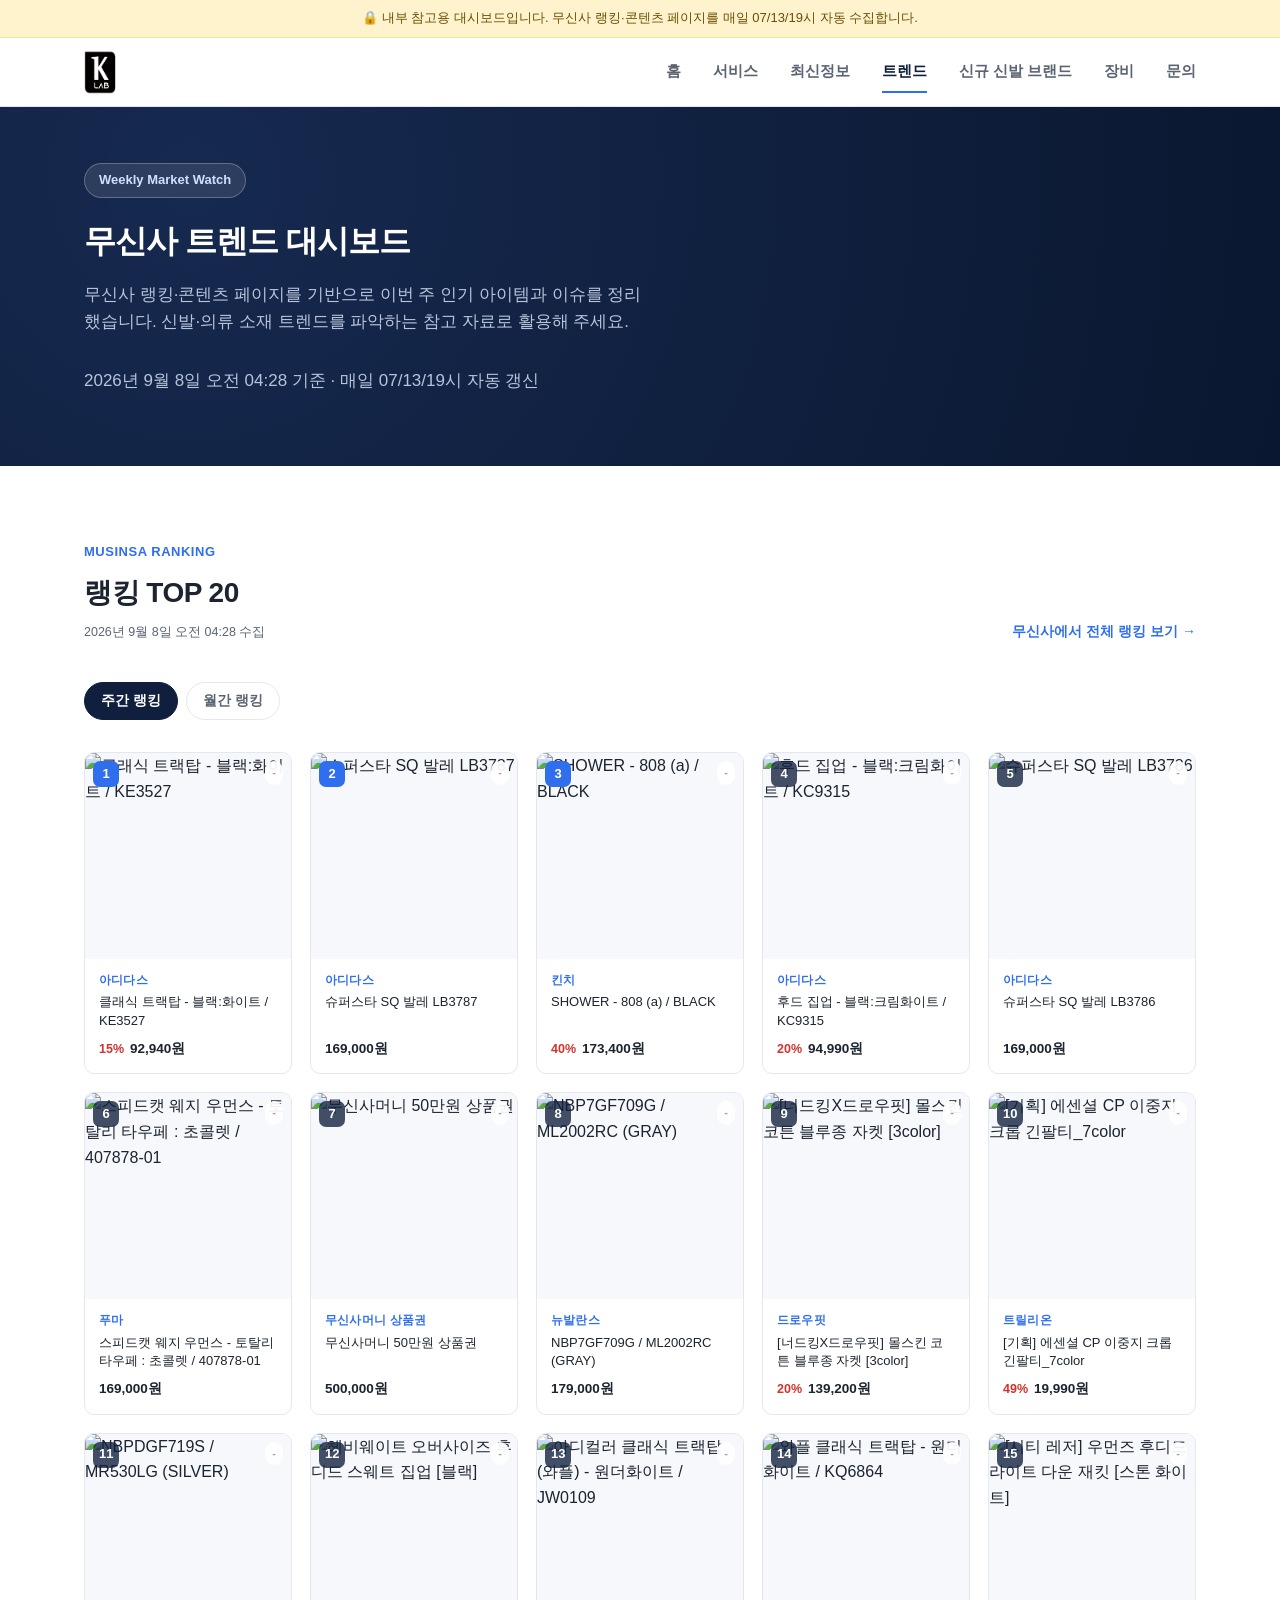
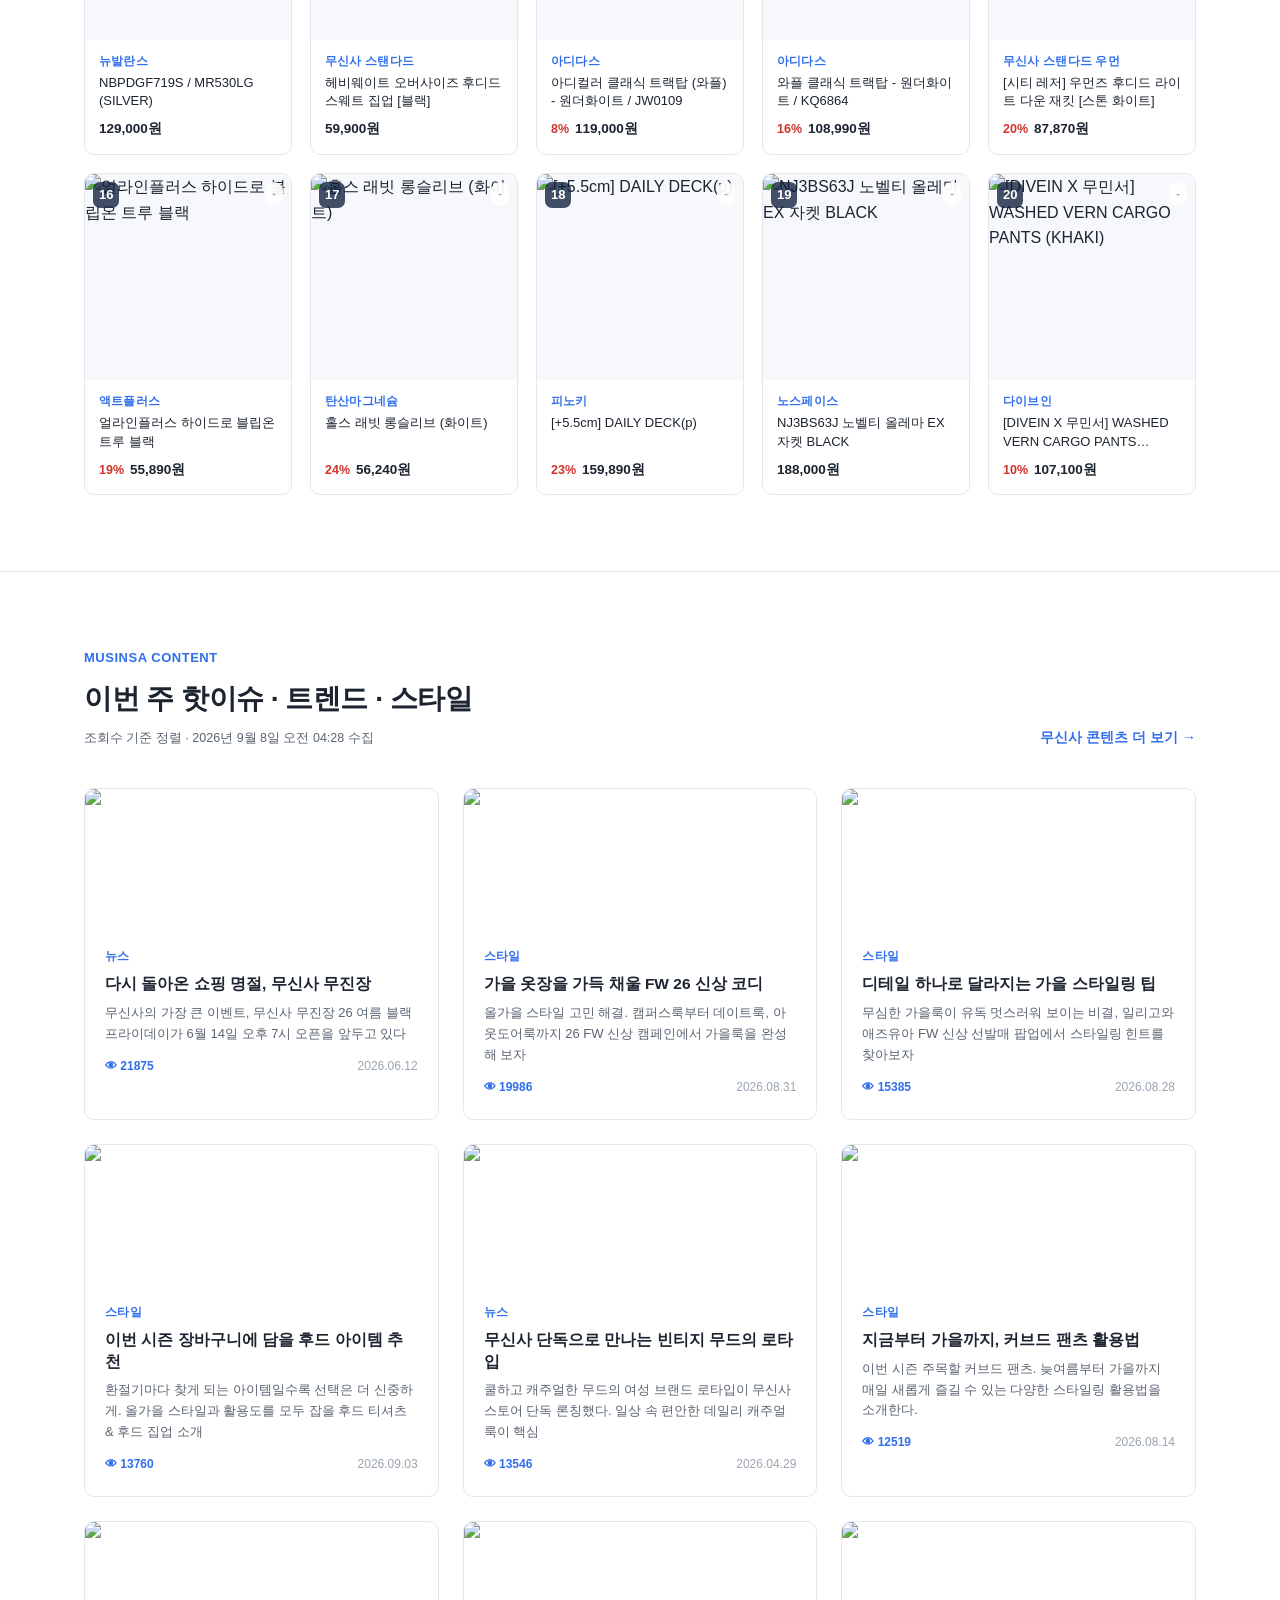
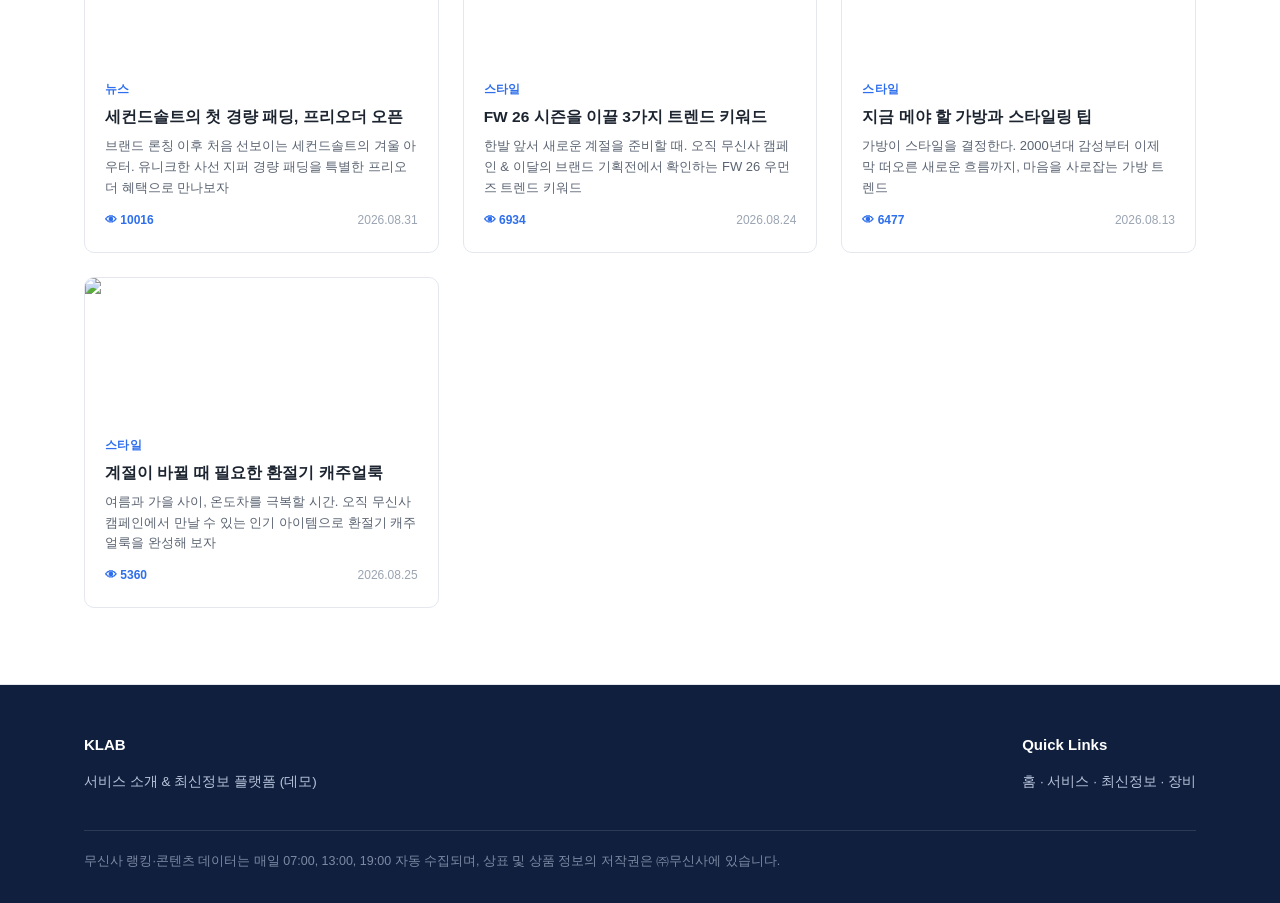
==== dashboard.html @ 2b3b1f6a "feat: replace hero tagline and wire up real contact info for 문의 - Hero eyebrow on index.html now rea" ====
<!DOCTYPE html>
<html lang="ko">
<head>
<meta charset="UTF-8">
<meta name="viewport" content="width=device-width, initial-scale=1.0">
<meta name="robots" content="noindex, nofollow">
<title>KLAB | 무신사 트렌드 대시보드</title>
<link rel="stylesheet" href="css/style.css">
<link rel="stylesheet" href="css/dashboard.css">
</head>
<body>

<div class="demo-banner">🔒 내부 참고용 대시보드입니다. 무신사 랭킹·콘텐츠 페이지를 매일 07/13/19시 자동 수집합니다.</div>

<header class="site-header">
  <div class="wrap nav-row">
    <a href="index.html" class="logo"><img src="img/klab-logo.png" alt="KLAB"></a>
    <nav class="main-nav">
      <a href="index.html">홈</a>
      <a href="services.html">서비스</a>
      <a href="news.html">최신정보</a>
      <a href="dashboard.html" class="active">트렌드</a>
      <a href="https://klab-shoe-research.pages.dev/" target="_blank" rel="noopener">신규 신발 브랜드</a>
      <a href="infra.html">장비</a>
      <a href="#" class="js-contact">문의</a>
    </nav>
  </div>
</header>

<section class="hero" style="padding:56px 0 40px;">
  <div class="wrap">
    <span class="eyebrow">Weekly Market Watch</span>
    <h1 style="font-size:32px;">무신사 트렌드 대시보드</h1>
    <p>무신사 랭킹·콘텐츠 페이지를 기반으로 이번 주 인기 아이템과 이슈를 정리했습니다. 신발·의류 소재 트렌드를 파악하는 참고 자료로 활용해 주세요.</p>
    <p id="updatedAtLine" class="dash-updated">데이터 불러오는 중…</p>
  </div>
</section>

<section class="block" id="ranking-section">
  <div class="wrap">
    <div class="block-head">
      <div>
        <span class="tag">Musinsa Ranking</span>
        <h2>랭킹 TOP 20</h2>
        <p class="dash-meta" id="rankingMetaLine"></p>
      </div>
      <a href="https://www.musinsa.com/main/musinsa/ranking?gf=A&storeCode=musinsa&sectionId=200&contentsId=&categoryCode=000&ageBand=AGE_BAND_ALL&period=WEEKLY" target="_blank" rel="noopener" class="more-link">무신사에서 전체 랭킹 보기 →</a>
    </div>

    <div class="list-controls">
      <div class="filter-tabs" id="periodTabs">
        <button class="active" data-period="weekly">주간 랭킹</button>
        <button data-period="monthly">월간 랭킹</button>
      </div>
    </div>

    <div class="rank-grid" id="weeklyGrid"></div>
    <div class="rank-grid" id="monthlyGrid" hidden></div>
  </div>
</section>

<section class="block" id="content-section">
  <div class="wrap">
    <div class="block-head">
      <div>
        <span class="tag">Musinsa Content</span>
        <h2>이번 주 핫이슈 · 트렌드 · 스타일</h2>
        <p class="dash-meta" id="contentMetaLine"></p>
      </div>
      <a href="https://www.musinsa.com/content/list?tagList=&contentCategoryCode=019" target="_blank" rel="noopener" class="more-link">무신사 콘텐츠 더 보기 →</a>
    </div>

    <div class="news-grid" id="contentGrid"></div>
  </div>
</section>

<footer class="site-footer">
  <div class="wrap">
    <div class="foot-top">
      <div>
        <h5>KLAB</h5>
        <p>서비스 소개 &amp; 최신정보 플랫폼 (데모)</p>
      </div>
      <div>
        <h5>Quick Links</h5>
        <p><a href="index.html">홈</a> · <a href="services.html">서비스</a> · <a href="news.html">최신정보</a> · <a href="infra.html">장비</a></p>
      </div>
    </div>
    <div class="foot-bottom">무신사 랭킹·콘텐츠 데이터는 매일 07:00, 13:00, 19:00 자동 수집되며, 상표 및 상품 정보의 저작권은 ㈜무신사에 있습니다.</div>
  </div>
</footer>

<!-- 문의 안내 모달 -->
<div class="modal-overlay" id="contactModal">
  <div class="modal-box">
    <button class="modal-close" id="contactModalClose" aria-label="닫기">×</button>
    <h3>문의하기</h3>
    <p class="modal-sub">아래 담당자에게 문의해 주세요.</p>
    <div class="contact-card">
      <div class="contact-name">이정호 이사</div>
      <a class="contact-email" href="mailto:leejh7@k2koera.co.kr">leejh7@k2koera.co.kr</a>
    </div>
  </div>
</div>

<script src="js/main.js"></script>
<script src="js/dashboard.js"></script>
</body>
</html>
---- css/style.css ----
/* ===========================
   KLAB 홈페이지 데모 - 공통 스타일
   =========================== */

:root {
  --color-navy: #0f1f3d;
  --color-navy-light: #16294f;
  --color-accent: #2f6fed;
  --color-accent-light: #eaf1ff;
  --color-text: #1c2430;
  --color-text-muted: #5b6472;
  --color-border: #e4e8ee;
  --color-bg: #ffffff;
  --color-bg-soft: #f6f8fb;
  --radius: 10px;
  --max-width: 1160px;
  font-size: 16px;
}

* { box-sizing: border-box; }

html, body {
  margin: 0;
  padding: 0;
}

body {
  font-family: "Pretendard", "Apple SD Gothic Neo", "Malgun Gothic", -apple-system, BlinkMacSystemFont, sans-serif;
  color: var(--color-text);
  background: var(--color-bg);
  line-height: 1.6;
  -webkit-font-smoothing: antialiased;
}

a { color: inherit; text-decoration: none; }

img { max-width: 100%; display: block; }

.wrap {
  max-width: var(--max-width);
  margin: 0 auto;
  padding: 0 24px;
}

/* ---------- Demo banner ---------- */
.demo-banner {
  background: #fff3cd;
  color: #6b4e00;
  text-align: center;
  font-size: 13px;
  padding: 8px 16px;
  border-bottom: 1px solid #ffe58a;
}

/* ---------- Header ---------- */
header.site-header {
  position: sticky;
  top: 0;
  z-index: 50;
  background: var(--color-bg);
  border-bottom: 1px solid var(--color-border);
}

.nav-row {
  display: flex;
  align-items: center;
  justify-content: space-between;
  height: 68px;
}

.logo {
  display: flex;
  align-items: center;
}

.logo img {
  height: 44px;
  width: auto;
  display: block;
}

nav.main-nav {
  display: flex;
  gap: 32px;
}

nav.main-nav a {
  font-size: 15px;
  font-weight: 600;
  color: var(--color-text-muted);
  padding: 8px 0;
  border-bottom: 2px solid transparent;
  transition: color .15s ease, border-color .15s ease;
}

nav.main-nav a:hover,
nav.main-nav a.active {
  color: var(--color-navy);
  border-bottom-color: var(--color-accent);
}

/* ---------- Hero ---------- */
.hero {
  background: radial-gradient(circle at 15% 20%, #16294f 0%, #0f1f3d 55%, #0a1730 100%);
  color: #fff;
  padding: 88px 0 96px;
}

.hero .eyebrow {
  display: inline-block;
  background: rgba(255,255,255,.1);
  border: 1px solid rgba(255,255,255,.25);
  padding: 6px 14px;
  border-radius: 999px;
  font-size: 13px;
  font-weight: 600;
  margin-bottom: 22px;
  color: #cfe0ff;
}

.hero h1 {
  font-size: 42px;
  line-height: 1.35;
  margin: 0 0 18px;
  letter-spacing: -1px;
  max-width: 720px;
}

.hero p {
  font-size: 17px;
  color: #b9c4dc;
  max-width: 560px;
  margin: 0 0 32px;
}

.hero-actions {
  display: flex;
  gap: 12px;
}

.btn {
  display: inline-flex;
  align-items: center;
  justify-content: center;
  padding: 13px 24px;
  border-radius: 8px;
  font-weight: 700;
  font-size: 14.5px;
  cursor: pointer;
  border: 1px solid transparent;
}

.btn-primary {
  background: var(--color-accent);
  color: #fff;
}

.btn-ghost {
  background: transparent;
  color: #fff;
  border-color: rgba(255,255,255,.35);
}

/* ---------- Section shell ---------- */
section.block {
  padding: 76px 0;
  border-bottom: 1px solid var(--color-border);
}

.block-head {
  display: flex;
  align-items: flex-end;
  justify-content: space-between;
  margin-bottom: 40px;
  gap: 24px;
  flex-wrap: wrap;
}

.block-head .tag {
  color: var(--color-accent);
  font-weight: 700;
  font-size: 13px;
  letter-spacing: .04em;
  text-transform: uppercase;
  margin-bottom: 8px;
  display: block;
}

.block-head h2 {
  font-size: 28px;
  margin: 0;
  letter-spacing: -0.5px;
}

.block-head .more-link {
  font-weight: 700;
  color: var(--color-accent);
  font-size: 14px;
  white-space: nowrap;
}

/* ---------- Team group label ---------- */
.team-group {
  margin-bottom: 52px;
}

.team-group:last-child { margin-bottom: 0; }

.team-group-head {
  display: flex;
  align-items: center;
  gap: 12px;
  margin-bottom: 22px;
}

.team-group-head .dot {
  width: 10px;
  height: 10px;
  border-radius: 50%;
  background: var(--color-accent);
}

.team-group-head h3 {
  font-size: 18px;
  margin: 0;
}

.team-group-head .folder-path {
  font-size: 12.5px;
  color: var(--color-text-muted);
  background: var(--color-bg-soft);
  border: 1px solid var(--color-border);
  padding: 3px 10px;
  border-radius: 6px;
  font-family: Consolas, "SF Mono", monospace;
}

/* ---------- Card grids ---------- */
.card-grid {
  display: grid;
  grid-template-columns: repeat(3, 1fr);
  gap: 20px;
}

.card {
  border: 1px solid var(--color-border);
  border-radius: var(--radius);
  padding: 24px;
  background: #fff;
  transition: box-shadow .18s ease, transform .18s ease;
}

.card:hover {
  box-shadow: 0 10px 24px rgba(15, 31, 61, .08);
  transform: translateY(-3px);
}

.card .icon {
  width: 44px;
  height: 44px;
  border-radius: 10px;
  background: var(--color-accent-light);
  color: var(--color-accent);
  display: flex;
  align-items: center;
  justify-content: center;
  font-size: 20px;
  margin-bottom: 16px;
}

.card h4 {
  margin: 0 0 8px;
  font-size: 16.5px;
}

.card p {
  margin: 0;
  font-size: 13.5px;
  color: var(--color-text-muted);
}

.card .src-path {
  margin-top: 14px;
  font-size: 11.5px;
  color: #9aa4b2;
  font-family: Consolas, "SF Mono", monospace;
  border-top: 1px dashed var(--color-border);
  padding-top: 10px;
}

/* ---------- News grid ---------- */
.news-grid {
  display: grid;
  grid-template-columns: repeat(3, 1fr);
  gap: 24px;
}

.news-card {
  border: 1px solid var(--color-border);
  border-radius: var(--radius);
  overflow: hidden;
  background: #fff;
  transition: box-shadow .18s ease, transform .18s ease;
}

.news-card:hover {
  box-shadow: 0 10px 24px rgba(15, 31, 61, .08);
  transform: translateY(-3px);
}

.news-thumb {
  height: 140px;
  display: flex;
  align-items: center;
  justify-content: center;
  color: #fff;
  font-weight: 800;
  font-size: 13px;
  letter-spacing: .02em;
}

.news-body { padding: 18px 20px 22px; }

.news-cat {
  font-size: 11.5px;
  font-weight: 700;
  color: var(--color-accent);
  text-transform: uppercase;
  letter-spacing: .03em;
  margin-bottom: 8px;
  display: block;
}

.news-body h4 {
  margin: 0 0 8px;
  font-size: 15.5px;
  line-height: 1.4;
}

.news-body p {
  margin: 0 0 12px;
  font-size: 13px;
  color: var(--color-text-muted);
}

.news-meta {
  font-size: 12px;
  color: #9aa4b2;
  display: flex;
  justify-content: space-between;
}

/* ---------- List controls (filter + sort) ---------- */
.list-controls {
  display: flex;
  align-items: center;
  justify-content: space-between;
  flex-wrap: wrap;
  gap: 16px;
  margin-bottom: 32px;
}

.filter-tabs {
  display: flex;
  gap: 8px;
  flex-wrap: wrap;
}

.filter-tabs button {
  border: 1px solid var(--color-border);
  background: #fff;
  padding: 9px 16px;
  border-radius: 999px;
  font-size: 13.5px;
  font-weight: 600;
  color: var(--color-text-muted);
  cursor: pointer;
}

.filter-tabs button.active {
  background: var(--color-navy);
  border-color: var(--color-navy);
  color: #fff;
}

.sort-control {
  display: flex;
  align-items: center;
  gap: 8px;
  font-size: 13.5px;
  color: var(--color-text-muted);
}

.sort-control select {
  border: 1px solid var(--color-border);
  border-radius: 6px;
  padding: 7px 10px;
  font-size: 13.5px;
  font-family: inherit;
  color: var(--color-text);
  background: #fff;
  cursor: pointer;
}

/* ---------- Gated news card (자료요청) ---------- */
.news-thumb.gated {
  position: relative;
  filter: brightness(.6);
}

.lock-badge {
  position: absolute;
  top: 12px;
  left: 12px;
  background: rgba(0,0,0,.55);
  border: 1px solid rgba(255,255,255,.4);
  color: #fff;
  font-size: 11.5px;
  font-weight: 700;
  padding: 4px 10px;
  border-radius: 999px;
}

.btn-request,
.btn-view {
  display: inline-block;
  margin-top: 4px;
  font-size: 13px;
  font-weight: 700;
  border-radius: 6px;
  cursor: pointer;
}

.btn-request {
  border: 1px solid var(--color-accent);
  background: var(--color-accent-light);
  color: var(--color-accent);
  padding: 8px 14px;
}

.btn-view {
  color: var(--color-accent);
  padding: 0;
}

/* ---------- Toast ---------- */
.toast {
  position: fixed;
  bottom: 24px;
  right: 24px;
  background: var(--color-navy);
  color: #fff;
  padding: 14px 20px;
  border-radius: 8px;
  font-size: 13.5px;
  max-width: 320px;
  box-shadow: 0 10px 24px rgba(0,0,0,.25);
  opacity: 0;
  transform: translateY(10px);
  transition: opacity .25s ease, transform .25s ease;
  pointer-events: none;
  z-index: 300;
}

.toast.show {
  opacity: 1;
  transform: translateY(0);
}

/* ---------- Request modal ---------- */
.modal-overlay {
  display: none;
  position: fixed;
  inset: 0;
  background: rgba(15, 31, 61, .55);
  align-items: center;
  justify-content: center;
  z-index: 200;
  padding: 20px;
}

.modal-overlay.is-open {
  display: flex;
}

.modal-box {
  position: relative;
  background: #fff;
  border-radius: 14px;
  padding: 32px;
  width: 100%;
  max-width: 420px;
  box-shadow: 0 24px 60px rgba(0,0,0,.3);
}

.modal-box h3 {
  margin: 0 0 6px;
  font-size: 19px;
}

.modal-sub {
  font-size: 13.5px;
  color: var(--color-text-muted);
  margin: 0 0 20px;
}

.modal-close {
  position: absolute;
  top: 16px;
  right: 16px;
  border: none;
  background: none;
  font-size: 22px;
  line-height: 1;
  color: var(--color-text-muted);
  cursor: pointer;
}

.contact-card {
  background: var(--color-bg-soft);
  border: 1px solid var(--color-border);
  border-radius: 8px;
  padding: 16px 18px;
}

.contact-name {
  font-size: 14.5px;
  font-weight: 700;
  color: var(--color-navy);
  margin-bottom: 4px;
}

.contact-email {
  font-size: 13.5px;
  color: var(--color-accent);
  font-weight: 600;
}

#requestForm label {
  display: block;
  font-size: 13px;
  font-weight: 600;
  color: var(--color-text);
  margin-bottom: 14px;
}

#requestForm input,
#requestForm textarea {
  display: block;
  width: 100%;
  margin-top: 6px;
  border: 1px solid var(--color-border);
  border-radius: 8px;
  padding: 10px 12px;
  font-size: 13.5px;
  font-family: inherit;
  resize: vertical;
}

.modal-success {
  font-size: 13.5px;
  line-height: 1.7;
  background: var(--color-accent-light);
  border: 1px solid #bcd4fb;
  color: var(--color-navy);
  border-radius: 8px;
  padding: 16px;
}

/* ---------- Clickable WIP cards ---------- */
.card.js-wip,
.news-card.js-wip {
  cursor: pointer;
}

.card.js-wip:focus-visible,
.news-card.js-wip:focus-visible,
.js-wip:focus-visible {
  outline: 2px solid var(--color-accent);
  outline-offset: 2px;
}

.badge-soon {
  display: inline-block;
  margin-top: 14px;
  font-size: 11px;
  font-weight: 700;
  color: #b3541e;
  background: #fff1e6;
  border: 1px solid #ffd7b3;
  padding: 3px 9px;
  border-radius: 999px;
}

/* ---------- WIP (작업중) modal ---------- */
.wip-icon {
  font-size: 30px;
  margin-bottom: 10px;
  display: block;
}

/* ---------- Mapping note box ---------- */
.mapping-note {
  background: var(--color-bg-soft);
  border: 1px dashed #c7d1e0;
  border-radius: var(--radius);
  padding: 18px 22px;
  font-size: 13.5px;
  color: var(--color-text-muted);
  margin-bottom: 40px;
}

.mapping-note b { color: var(--color-navy); }

/* ---------- Footer ---------- */
footer.site-footer {
  background: var(--color-navy);
  color: #b9c4dc;
  padding: 48px 0 32px;
  font-size: 13.5px;
}

footer.site-footer .foot-top {
  display: flex;
  justify-content: space-between;
  flex-wrap: wrap;
  gap: 24px;
  margin-bottom: 24px;
}

footer.site-footer h5 {
  color: #fff;
  font-size: 15px;
  margin: 0 0 6px;
}

footer.site-footer .foot-bottom {
  border-top: 1px solid rgba(255,255,255,.12);
  padding-top: 20px;
  color: #7d8aa5;
  font-size: 12.5px;
}

/* ---------- Equipment cards ---------- */
.equip-grid {
  grid-template-columns: repeat(3, 1fr);
}

.equip-card {
  padding: 0;
  overflow: hidden;
  cursor: pointer;
}

.equip-card:focus-visible {
  outline: 2px solid var(--color-accent);
  outline-offset: 2px;
}

.equip-thumb {
  height: 160px;
  background: var(--color-bg-soft);
  display: flex;
  align-items: center;
  justify-content: center;
  overflow: hidden;
}

.equip-thumb img {
  width: 100%;
  height: 100%;
  object-fit: cover;
}

.equip-thumb-fallback .icon {
  width: 56px;
  height: 56px;
  margin-bottom: 0;
  font-size: 26px;
}

.equip-card .icon-mech { background: var(--color-accent-light); color: var(--color-accent); }
.equip-card .icon-user { background: #e5f5ee; color: #1f7a53; }
.equip-card .icon-field { background: #fff1e6; color: #b3541e; }
.equip-card .icon-common { background: #eef0f4; color: #5b6472; }

.equip-body {
  padding: 20px 22px 22px;
}

.equip-meta {
  margin-top: 14px;
  padding-top: 12px;
  border-top: 1px dashed var(--color-border);
  display: flex;
  align-items: center;
  justify-content: space-between;
  gap: 8px;
  flex-wrap: wrap;
}

.equip-tag {
  font-size: 11.5px;
  font-weight: 700;
  color: var(--color-accent);
  background: var(--color-accent-light);
  padding: 3px 9px;
  border-radius: 999px;
}

.equip-loc {
  font-size: 12px;
  color: #9aa4b2;
}

/* ---------- Equipment detail modal ---------- */
.equip-modal-box {
  max-width: 480px;
  padding: 0 0 28px;
  overflow: hidden;
}

.equip-modal-box .modal-close {
  background: rgba(15, 31, 61, .55);
  color: #fff;
  border-radius: 50%;
  width: 30px;
  height: 30px;
  top: 12px;
  right: 12px;
}

.equip-modal-visual {
  height: 240px;
  background: var(--color-bg-soft);
  display: flex;
  align-items: center;
  justify-content: center;
  overflow: hidden;
}

.equip-modal-visual img {
  width: 100%;
  height: 100%;
  object-fit: cover;
}

.equip-modal-icon {
  font-size: 56px;
}

.equip-modal-box .news-cat {
  margin: 22px 28px 0;
}

.equip-modal-box h3 {
  margin: 6px 28px 8px;
}

.equip-modal-box .modal-sub {
  margin: 0 28px 18px;
}

.equip-modal-box .equip-meta {
  margin: 0 28px;
  padding-top: 16px;
}

/* ---------- Service detail page ---------- */
.service-hero-img {
  width: 100%;
  max-height: 380px;
  object-fit: cover;
  border-radius: var(--radius);
  margin: -48px 0 40px;
  box-shadow: 0 16px 40px rgba(15, 31, 61, .18);
}

.service-detail-head {
  margin-bottom: 44px;
}

.service-detail-head h2 {
  font-size: 22px;
  margin: 0 0 16px;
}

.capability-list {
  list-style: none;
  margin: 0;
  padding: 0;
  display: grid;
  gap: 12px;
}

.capability-list li {
  display: flex;
  gap: 10px;
  align-items: flex-start;
  font-size: 14.5px;
  line-height: 1.6;
  padding: 14px 18px;
  background: var(--color-bg-soft);
  border: 1px solid var(--color-border);
  border-radius: 8px;
}

.capability-list li::before {
  content: "✓";
  color: var(--color-accent);
  font-weight: 800;
  flex-shrink: 0;
}

.case-card {
  padding: 0;
  overflow: hidden;
}

.case-thumb {
  height: 180px;
  background: var(--color-bg-soft);
  overflow: hidden;
}

.case-thumb img {
  width: 100%;
  height: 100%;
  object-fit: cover;
}

.case-body {
  padding: 16px 18px 20px;
}

.case-body .case-num {
  font-size: 11.5px;
  font-weight: 700;
  color: var(--color-accent);
  text-transform: uppercase;
  letter-spacing: .03em;
  margin-bottom: 6px;
  display: block;
}

.case-body p {
  margin: 0;
  font-size: 13.5px;
  color: var(--color-text-muted);
  line-height: 1.6;
}

/* ---------- Responsive ---------- */
@media (max-width: 860px) {
  nav.main-nav { display: none; }
  .hero h1 { font-size: 30px; }
  .card-grid, .news-grid, .equip-grid { grid-template-columns: 1fr 1fr; }
}

@media (max-width: 560px) {
  .card-grid, .news-grid, .equip-grid { grid-template-columns: 1fr; }
  .block-head { flex-direction: column; align-items: flex-start; }
}
---- css/dashboard.css ----
/* ===========================
   무신사 트렌드 대시보드 전용 스타일
   =========================== */

.dash-updated {
  margin-top: -8px;
  font-size: 13px;
  color: #8fa0c9;
}

.dash-meta {
  margin: 6px 0 0;
  font-size: 12.5px;
  font-weight: 500;
  color: var(--color-text-muted);
}

/* ---------- Ranking grid ---------- */
.rank-grid {
  display: grid;
  grid-template-columns: repeat(5, 1fr);
  gap: 18px;
}

.rank-grid[hidden] {
  display: none;
}

.rank-card {
  position: relative;
  border: 1px solid var(--color-border);
  border-radius: var(--radius);
  background: #fff;
  overflow: hidden;
  transition: box-shadow .18s ease, transform .18s ease;
}

.rank-card:hover {
  box-shadow: 0 10px 24px rgba(15, 31, 61, .08);
  transform: translateY(-3px);
}

.rank-card a {
  display: block;
  color: inherit;
}

.rank-thumb {
  position: relative;
  aspect-ratio: 1 / 1;
  background: var(--color-bg-soft);
  overflow: hidden;
}

.rank-thumb img {
  width: 100%;
  height: 100%;
  object-fit: cover;
}

.rank-number {
  position: absolute;
  top: 8px;
  left: 8px;
  min-width: 26px;
  height: 26px;
  padding: 0 6px;
  border-radius: 7px;
  background: rgba(15, 31, 61, .78);
  color: #fff;
  font-size: 13px;
  font-weight: 800;
  display: flex;
  align-items: center;
  justify-content: center;
}

.rank-number.top3 {
  background: var(--color-accent);
}

.rank-change {
  position: absolute;
  top: 8px;
  right: 8px;
  font-size: 11px;
  font-weight: 700;
  padding: 3px 7px;
  border-radius: 999px;
  background: rgba(255,255,255,.92);
}

.rank-change.up { color: #d0342c; }
.rank-change.down { color: #2f6fed; }
.rank-change.flat { color: #9aa4b2; }
.rank-change.new { color: #fff; background: #d0342c; }

.rank-body {
  padding: 12px 14px 14px;
}

.rank-brand {
  font-size: 11.5px;
  font-weight: 700;
  color: var(--color-accent);
  text-transform: uppercase;
  letter-spacing: .02em;
  margin-bottom: 4px;
  display: block;
}

.rank-name {
  font-size: 13px;
  line-height: 1.4;
  margin: 0 0 8px;
  height: 2.8em;
  overflow: hidden;
  display: -webkit-box;
  -webkit-line-clamp: 2;
  -webkit-box-orient: vertical;
}

.rank-price-row {
  display: flex;
  align-items: baseline;
  gap: 6px;
}

.rank-discount {
  font-size: 12.5px;
  font-weight: 800;
  color: #d0342c;
}

.rank-price {
  font-size: 13.5px;
  font-weight: 700;
  color: var(--color-text);
}

/* ---------- Content thumb (fills existing .news-thumb with an image) ---------- */
.news-thumb.has-image {
  padding: 0;
  overflow: hidden;
}

.news-thumb.has-image img {
  width: 100%;
  height: 100%;
  object-fit: cover;
}

.news-card.dash-content .news-meta span:first-child {
  color: var(--color-accent);
  font-weight: 600;
}

/* ---------- Responsive ---------- */
@media (max-width: 1000px) {
  .rank-grid { grid-template-columns: repeat(4, 1fr); }
}

@media (max-width: 860px) {
  .rank-grid { grid-template-columns: repeat(3, 1fr); }
}

@media (max-width: 560px) {
  .rank-grid { grid-template-columns: repeat(2, 1fr); }
}
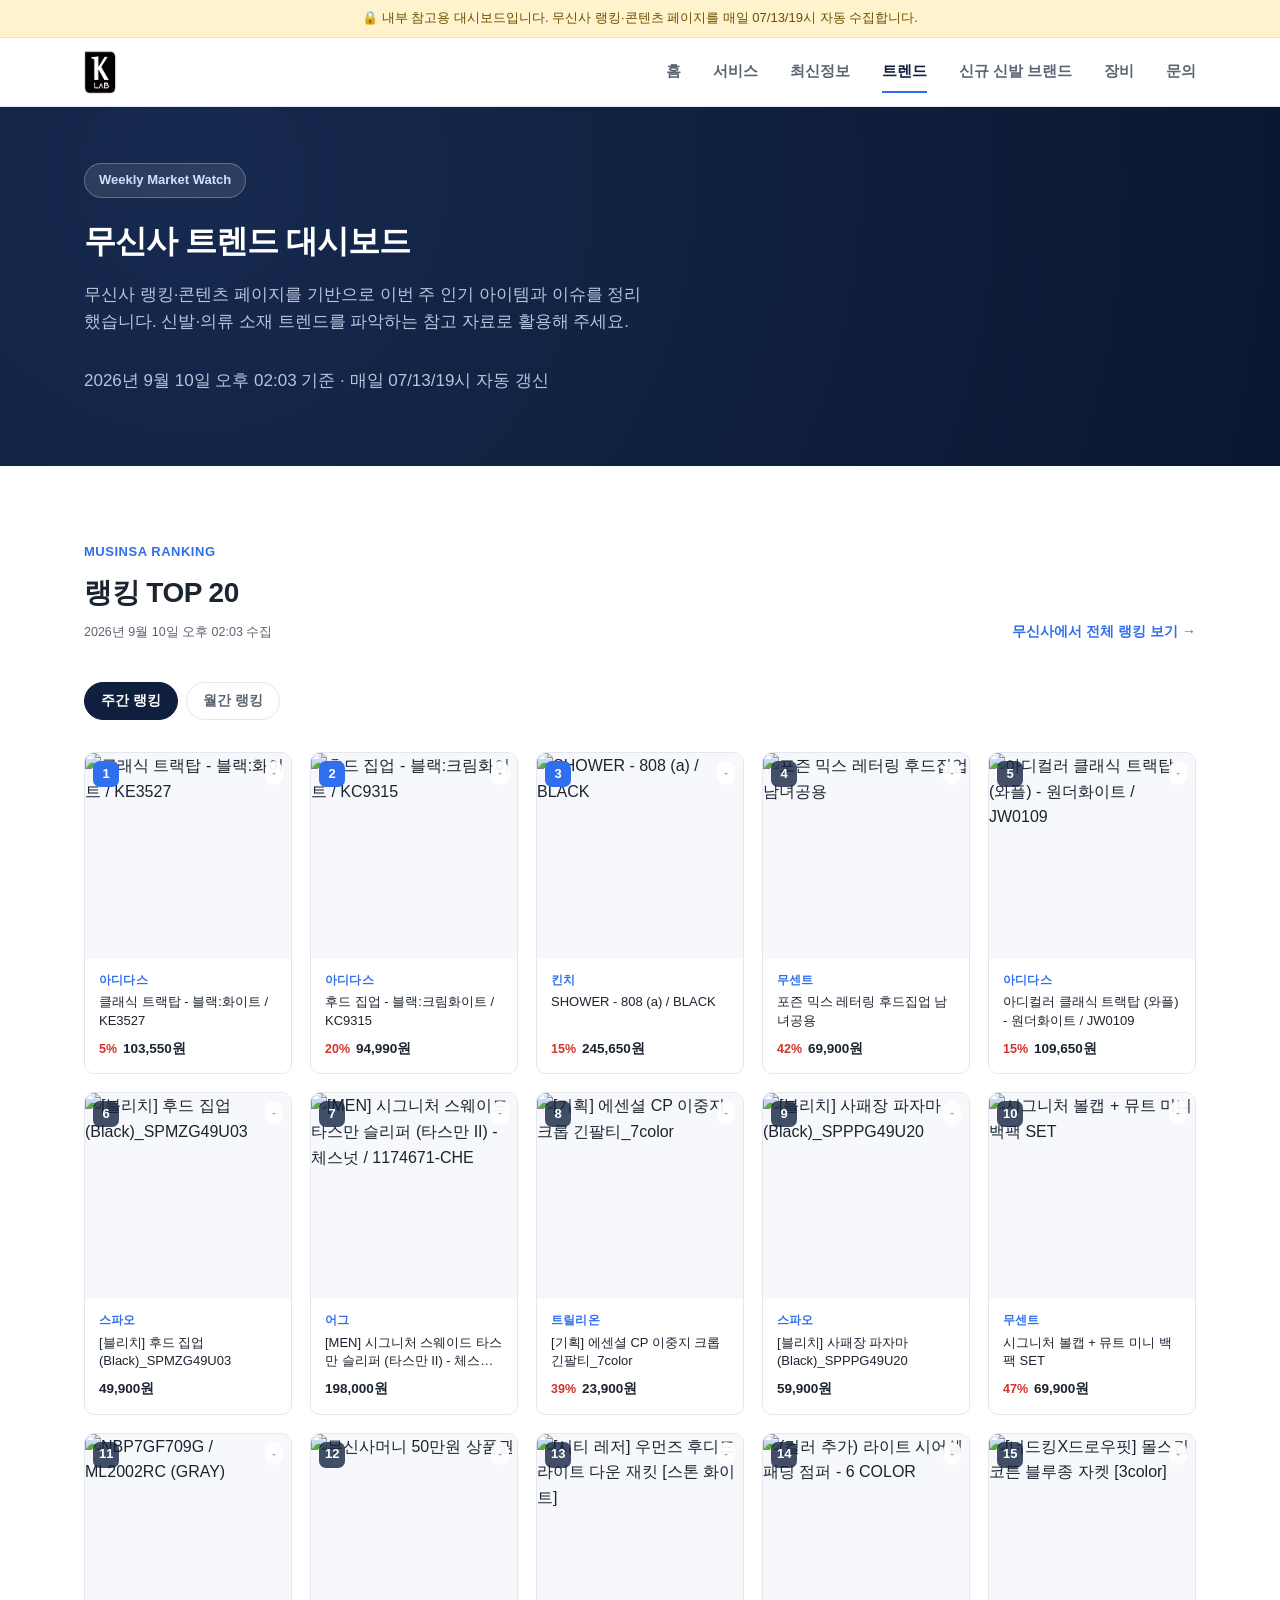
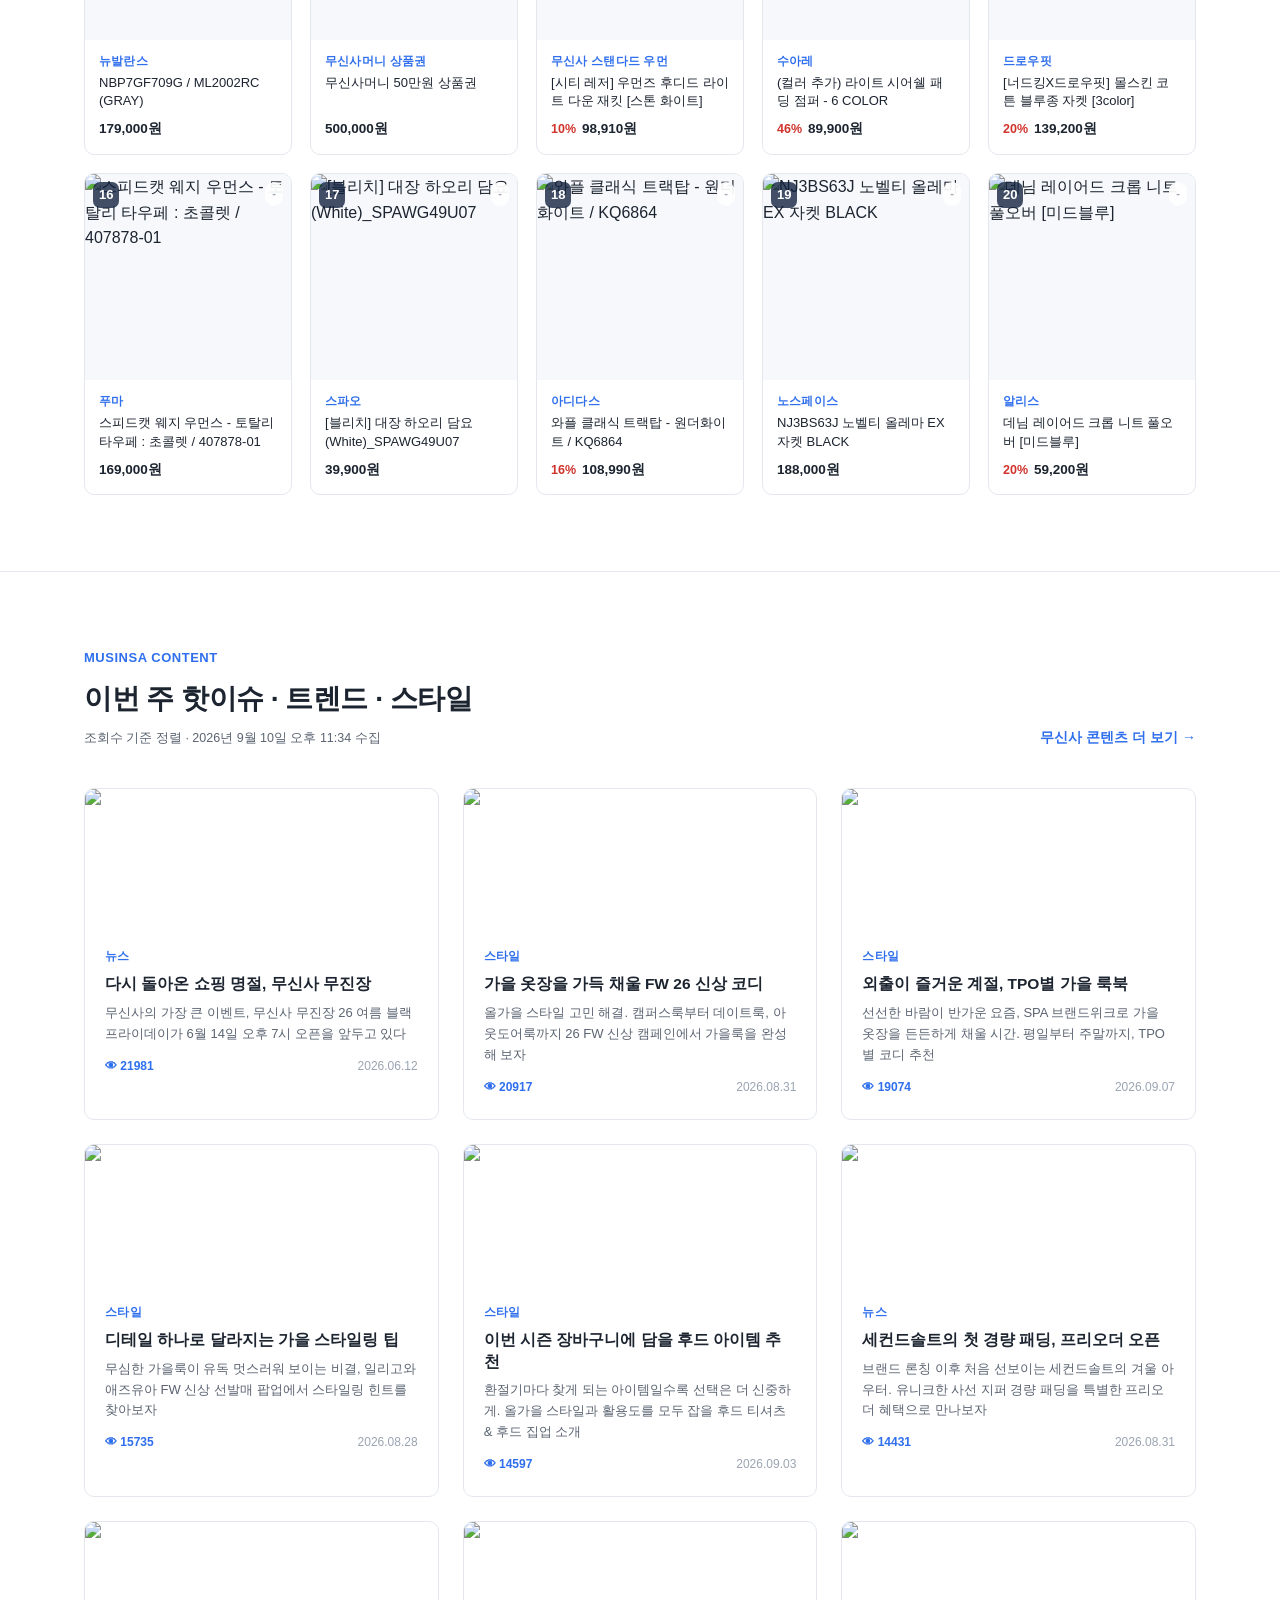
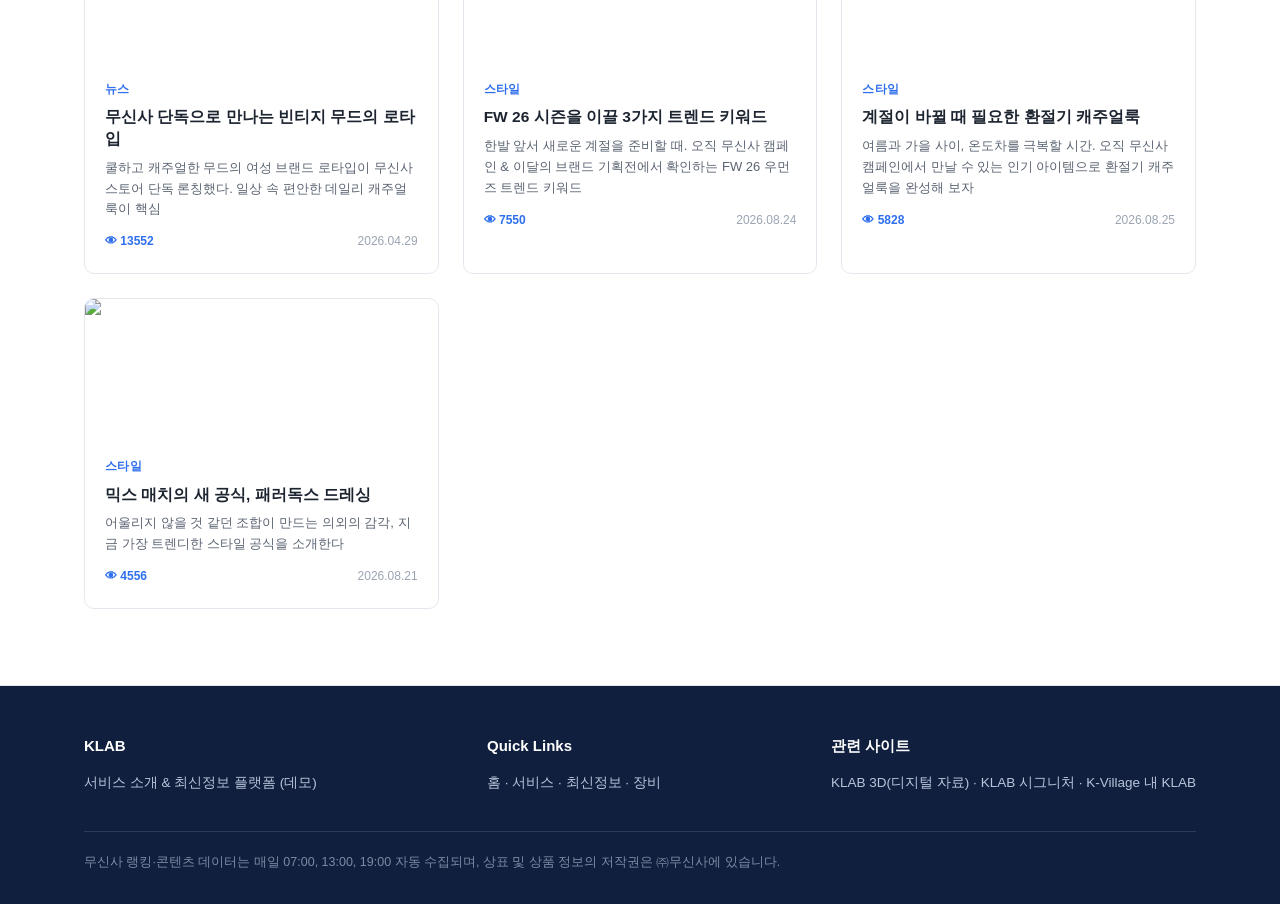
==== commit 34948bc0: "feat: 전 페이지 footer에 KLAB 관련 사이트 링크 추가 인스타그램(klab_3d, klab.signature)과 K-Village 내 KLAB 소개 페이지를 전 페이지" ====
--- a/dashboard.html
+++ b/dashboard.html
@@ -85,6 +85,10 @@
         <h5>Quick Links</h5>
         <p><a href="index.html">홈</a> · <a href="services.html">서비스</a> · <a href="news.html">최신정보</a> · <a href="infra.html">장비</a></p>
       </div>
+      <div>
+        <h5>관련 사이트</h5>
+        <p><a href="https://www.instagram.com/klab_3d/" target="_blank" rel="noopener">KLAB 3D(디지털 자료)</a> · <a href="https://www.instagram.com/klab.signature/" target="_blank" rel="noopener">KLAB 시그니처</a> · <a href="https://www.k-village.co.kr/k-lab/is" target="_blank" rel="noopener">K-Village 내 KLAB</a></p>
+      </div>
     </div>
     <div class="foot-bottom">무신사 랭킹·콘텐츠 데이터는 매일 07:00, 13:00, 19:00 자동 수집되며, 상표 및 상품 정보의 저작권은 ㈜무신사에 있습니다.</div>
   </div>
@@ -98,7 +102,7 @@
     <p class="modal-sub">아래 담당자에게 문의해 주세요.</p>
     <div class="contact-card">
       <div class="contact-name">이정호 이사</div>
-      <a class="contact-email" href="mailto:leejh7@k2koera.co.kr">leejh7@k2koera.co.kr</a>
+      <a class="contact-email" href="mailto:leejh77@k2korea.co.kr">leejh77@k2korea.co.kr</a>
     </div>
   </div>
 </div>
--- a/css/style.css
+++ b/css/style.css
@@ -521,6 +521,7 @@
   border: 1px solid var(--color-border);
   border-radius: 8px;
   padding: 16px 18px;
+  max-width: 360px;
 }
 
 .contact-name {
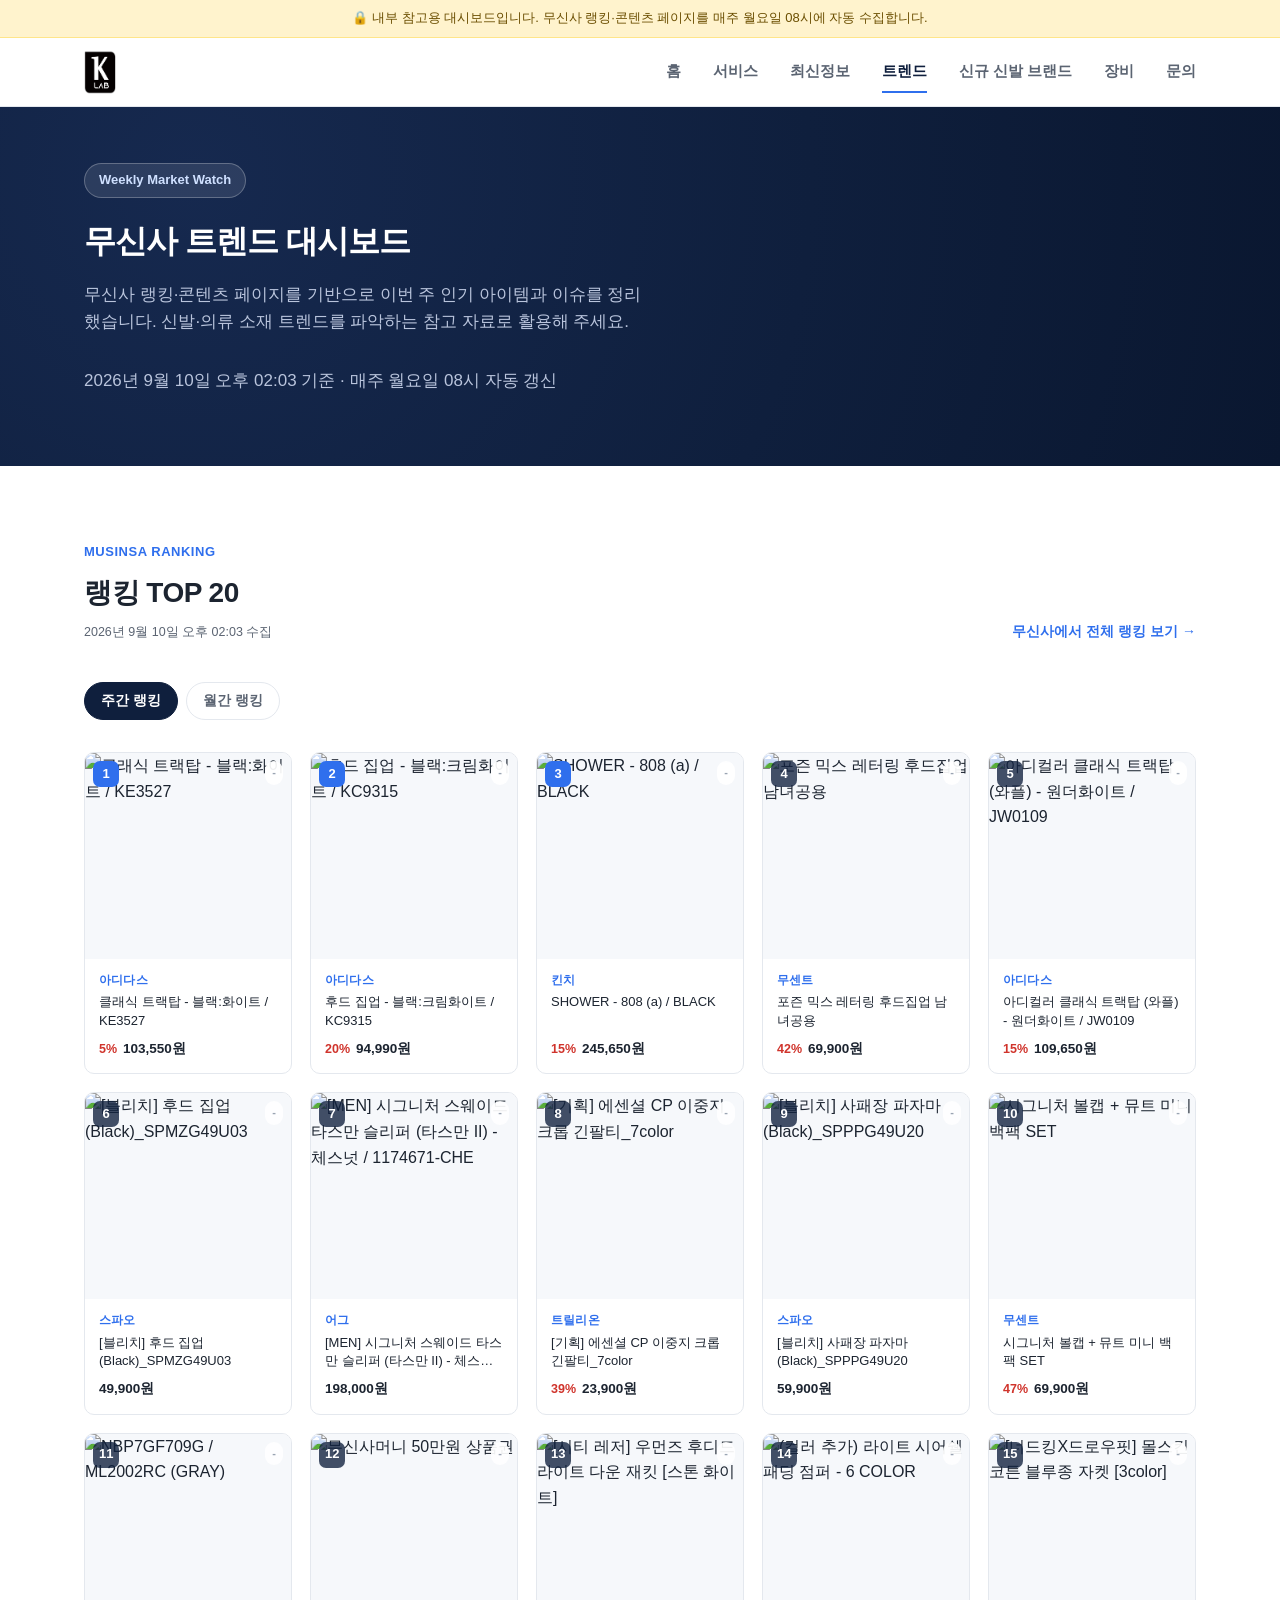
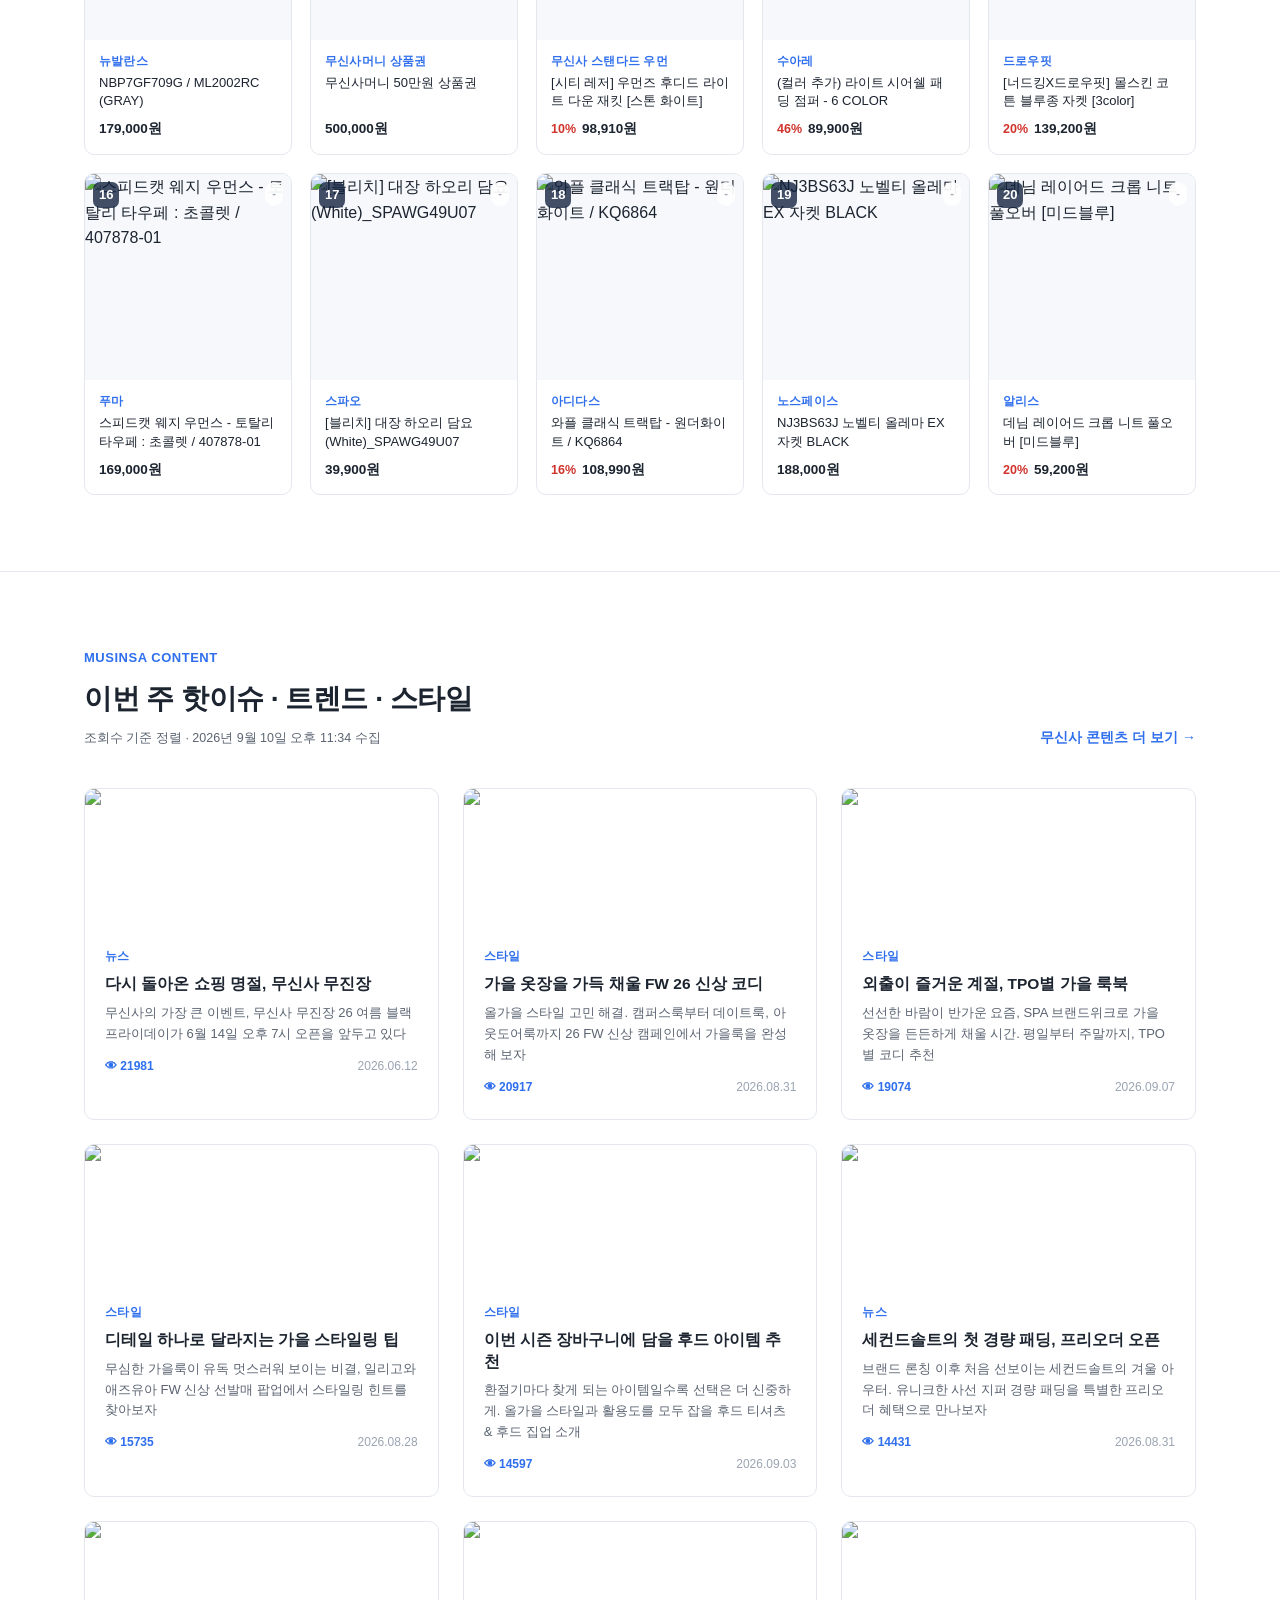
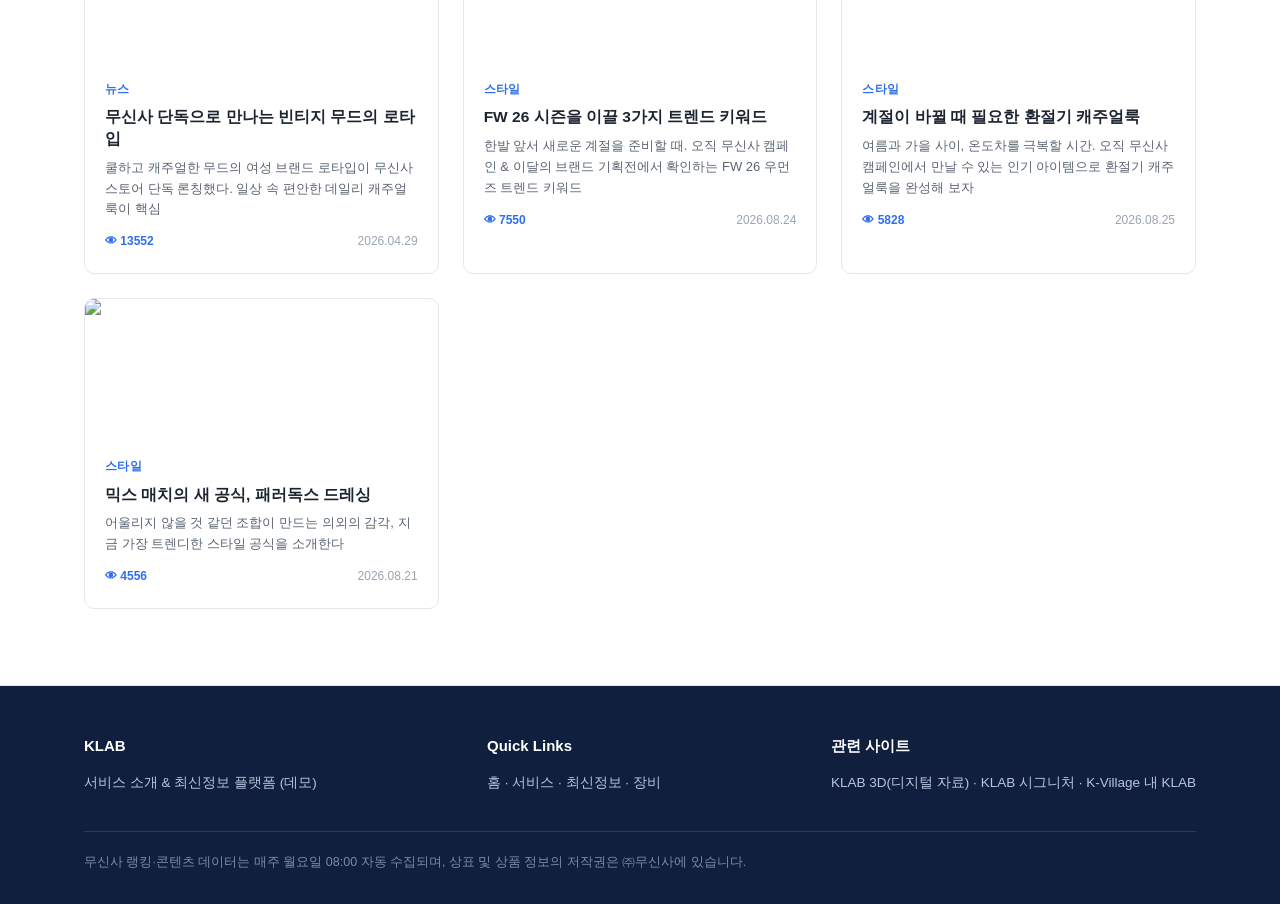
==== commit 58bb5ee5: "chore: schedule musinsa dashboard weekly" ====
--- a/dashboard.html
+++ b/dashboard.html
@@ -10,7 +10,7 @@
 </head>
 <body>
 
-<div class="demo-banner">🔒 내부 참고용 대시보드입니다. 무신사 랭킹·콘텐츠 페이지를 매일 07/13/19시 자동 수집합니다.</div>
+<div class="demo-banner">🔒 내부 참고용 대시보드입니다. 무신사 랭킹·콘텐츠 페이지를 매주 월요일 08시에 자동 수집합니다.</div>
 
 <header class="site-header">
   <div class="wrap nav-row">
@@ -90,7 +90,7 @@
         <p><a href="https://www.instagram.com/klab_3d/" target="_blank" rel="noopener">KLAB 3D(디지털 자료)</a> · <a href="https://www.instagram.com/klab.signature/" target="_blank" rel="noopener">KLAB 시그니처</a> · <a href="https://www.k-village.co.kr/k-lab/is" target="_blank" rel="noopener">K-Village 내 KLAB</a></p>
       </div>
     </div>
-    <div class="foot-bottom">무신사 랭킹·콘텐츠 데이터는 매일 07:00, 13:00, 19:00 자동 수집되며, 상표 및 상품 정보의 저작권은 ㈜무신사에 있습니다.</div>
+    <div class="foot-bottom">무신사 랭킹·콘텐츠 데이터는 매주 월요일 08:00 자동 수집되며, 상표 및 상품 정보의 저작권은 ㈜무신사에 있습니다.</div>
   </div>
 </footer>
 
--- a/css/style.css
+++ b/css/style.css
@@ -366,6 +366,35 @@
   flex-wrap: wrap;
 }
 
+.sub-filter-tabs {
+  display: flex;
+  gap: 6px;
+  flex-wrap: wrap;
+  margin: -20px 0 32px;
+}
+
+.sub-filter-tabs[hidden] {
+  display: none;
+}
+
+.sub-filter-tabs button {
+  border: 1px dashed var(--color-border);
+  background: #fff;
+  padding: 6px 13px;
+  border-radius: 999px;
+  font-size: 12.5px;
+  font-weight: 600;
+  color: var(--color-text-muted);
+  cursor: pointer;
+}
+
+.sub-filter-tabs button.active {
+  background: #eef2fb;
+  border-color: var(--color-navy);
+  border-style: solid;
+  color: var(--color-navy);
+}
+
 .filter-tabs button {
   border: 1px solid var(--color-border);
   background: #fff;
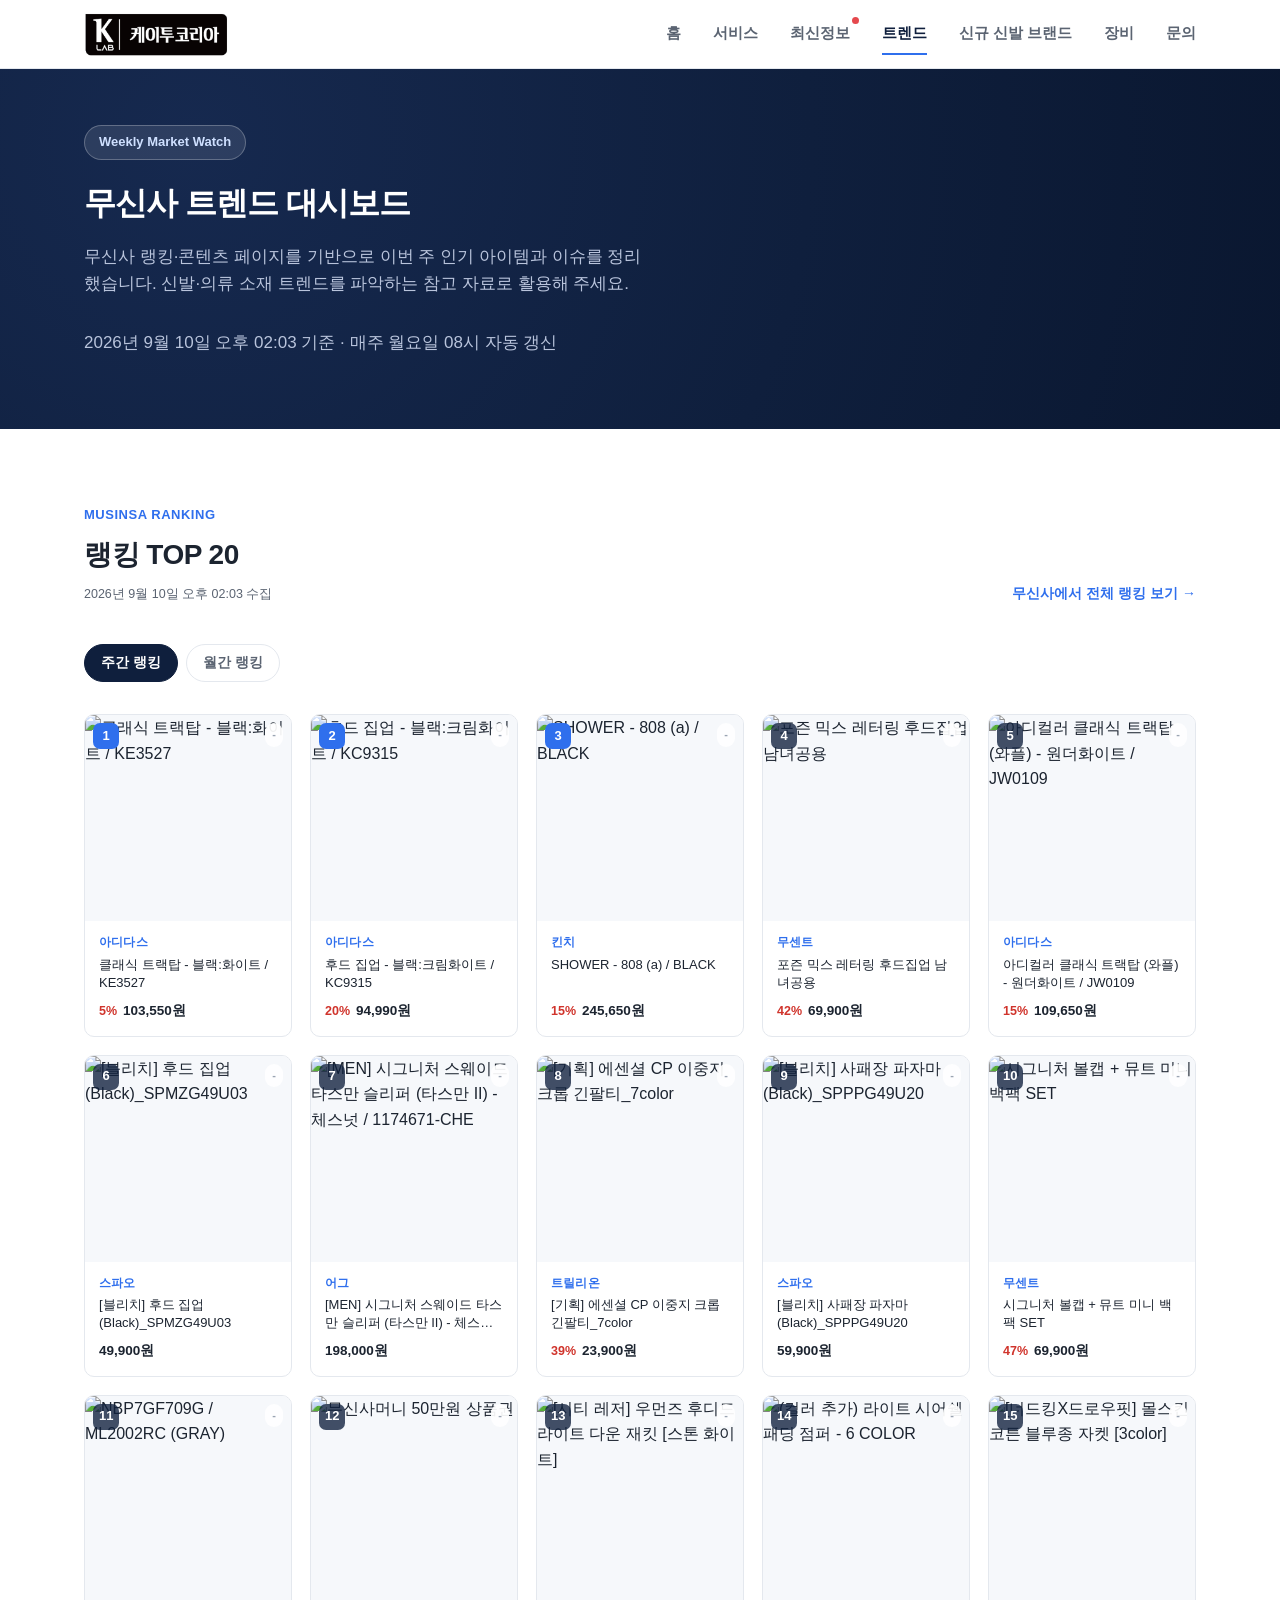
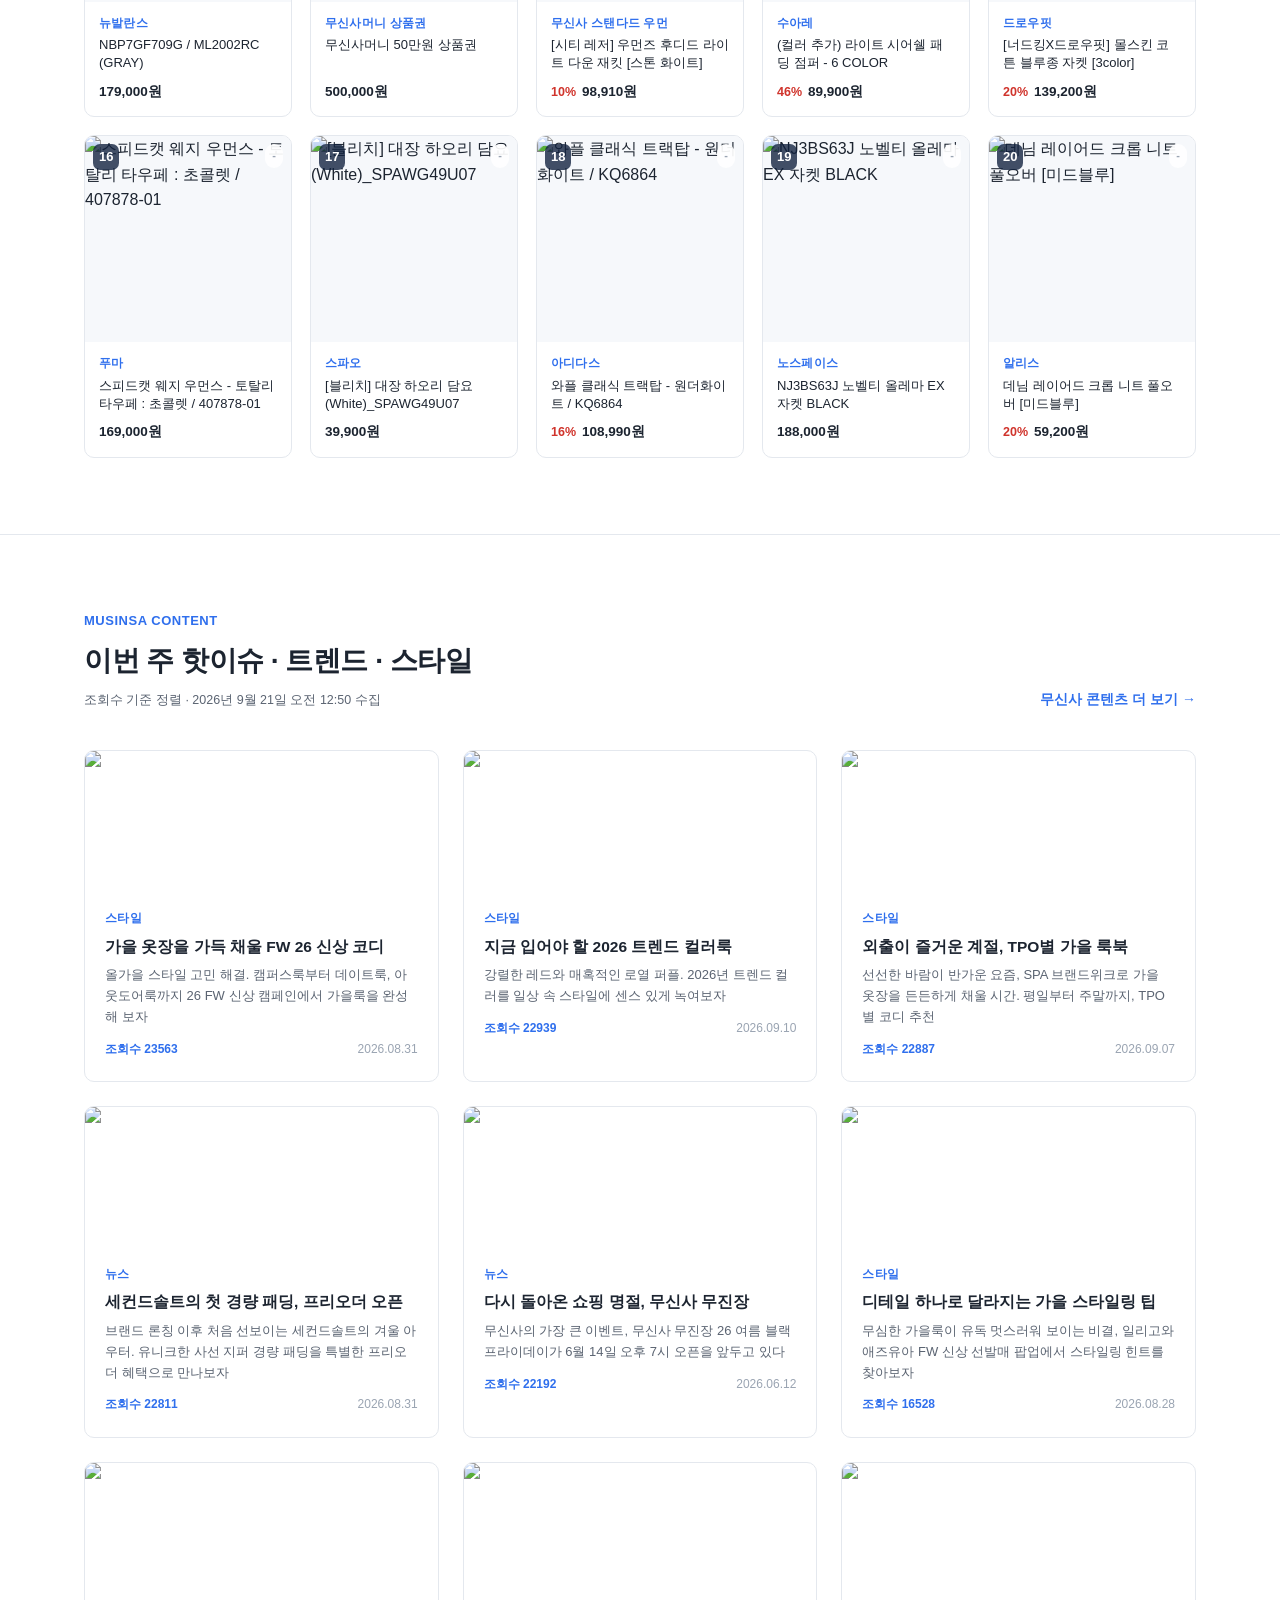
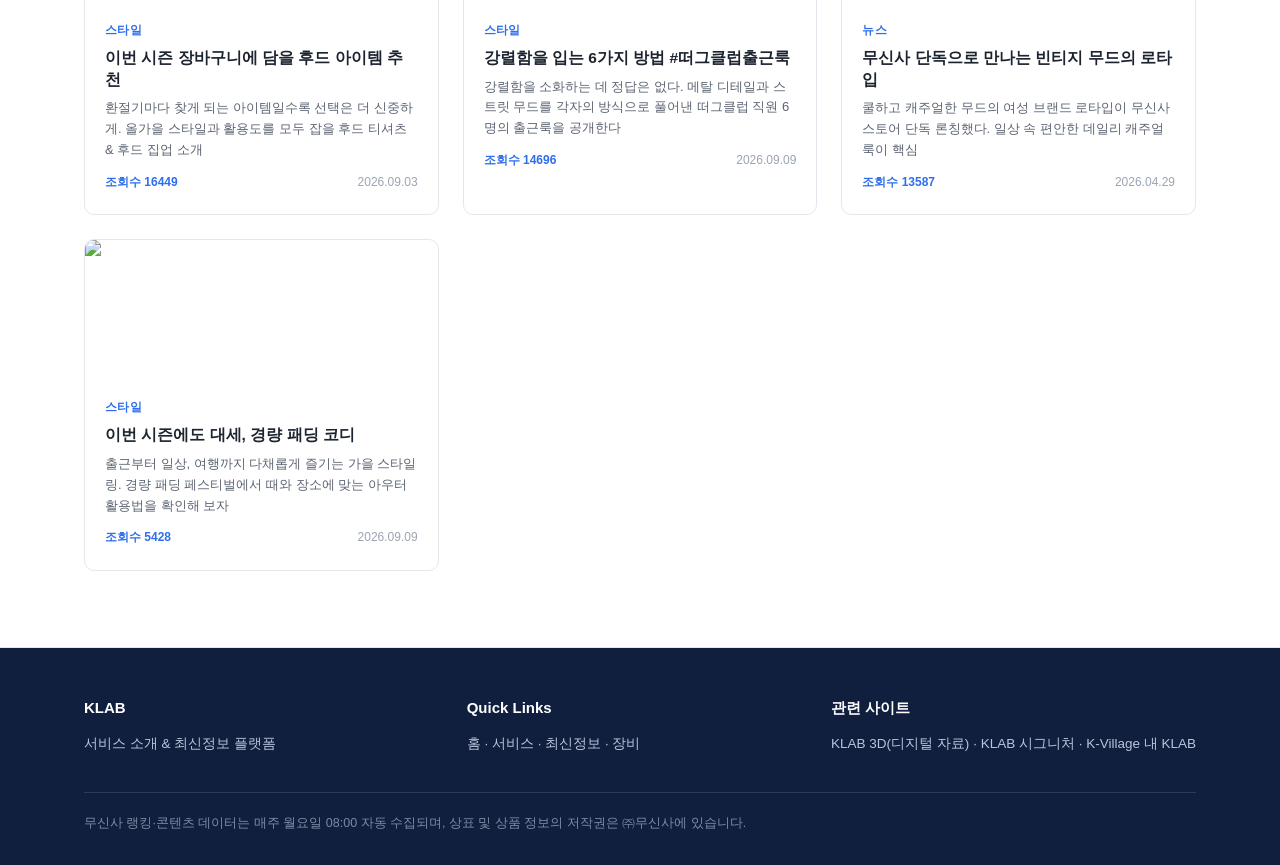
==== commit 0eb3ee27: "launch: remove demo framing, update logo, refresh services/news/equipment content - Swap in new K2코리" ====
--- a/dashboard.html
+++ b/dashboard.html
@@ -10,7 +10,6 @@
 </head>
 <body>
 
-<div class="demo-banner">🔒 내부 참고용 대시보드입니다. 무신사 랭킹·콘텐츠 페이지를 매주 월요일 08시에 자동 수집합니다.</div>
 
 <header class="site-header">
   <div class="wrap nav-row">
@@ -79,7 +78,7 @@
     <div class="foot-top">
       <div>
         <h5>KLAB</h5>
-        <p>서비스 소개 &amp; 최신정보 플랫폼 (데모)</p>
+        <p>서비스 소개 &amp; 최신정보 플랫폼</p>
       </div>
       <div>
         <h5>Quick Links</h5>
--- a/css/style.css
+++ b/css/style.css
@@ -85,6 +85,7 @@
 }
 
 nav.main-nav a {
+  position: relative;
   font-size: 15px;
   font-weight: 600;
   color: var(--color-text-muted);
@@ -97,6 +98,28 @@
 nav.main-nav a.active {
   color: var(--color-navy);
   border-bottom-color: var(--color-accent);
+}
+
+/* ---------- 콘텐츠 업데이트 표시 (nav dot) ---------- */
+.nav-update-dot {
+  position: absolute;
+  top: 4px;
+  right: -9px;
+  width: 7px;
+  height: 7px;
+  border-radius: 50%;
+  background: #e5484d;
+  box-shadow: 0 0 0 2px var(--color-bg);
+  animation: nav-update-pulse 1.8s ease-in-out infinite;
+}
+
+@keyframes nav-update-pulse {
+  0%, 100% { opacity: 1; transform: scale(1); }
+  50% { opacity: .55; transform: scale(1.25); }
+}
+
+@media (prefers-reduced-motion: reduce) {
+  .nav-update-dot { animation: none; }
 }
 
 /* ---------- Hero ---------- */
@@ -225,16 +248,6 @@
   margin: 0;
 }
 
-.team-group-head .folder-path {
-  font-size: 12.5px;
-  color: var(--color-text-muted);
-  background: var(--color-bg-soft);
-  border: 1px solid var(--color-border);
-  padding: 3px 10px;
-  border-radius: 6px;
-  font-family: Consolas, "SF Mono", monospace;
-}
-
 /* ---------- Card grids ---------- */
 .card-grid {
   display: grid;
@@ -277,15 +290,6 @@
   margin: 0;
   font-size: 13.5px;
   color: var(--color-text-muted);
-}
-
-.card .src-path {
-  margin-top: 14px;
-  font-size: 11.5px;
-  color: #9aa4b2;
-  font-family: Consolas, "SF Mono", monospace;
-  border-top: 1px dashed var(--color-border);
-  padding-top: 10px;
 }
 
 /* ---------- News grid ---------- */
@@ -629,19 +633,6 @@
   display: block;
 }
 
-/* ---------- Mapping note box ---------- */
-.mapping-note {
-  background: var(--color-bg-soft);
-  border: 1px dashed #c7d1e0;
-  border-radius: var(--radius);
-  padding: 18px 22px;
-  font-size: 13.5px;
-  color: var(--color-text-muted);
-  margin-bottom: 40px;
-}
-
-.mapping-note b { color: var(--color-navy); }
-
 /* ---------- Footer ---------- */
 footer.site-footer {
   background: var(--color-navy);
@@ -702,17 +693,12 @@
   object-fit: cover;
 }
 
-.equip-thumb-fallback .icon {
-  width: 56px;
-  height: 56px;
-  margin-bottom: 0;
-  font-size: 26px;
-}
-
-.equip-card .icon-mech { background: var(--color-accent-light); color: var(--color-accent); }
-.equip-card .icon-user { background: #e5f5ee; color: #1f7a53; }
-.equip-card .icon-field { background: #fff1e6; color: #b3541e; }
-.equip-card .icon-common { background: #eef0f4; color: #5b6472; }
+.equip-thumb-label {
+  font-size: 12.5px;
+  font-weight: 600;
+  color: #9aa4b2;
+  letter-spacing: .02em;
+}
 
 .equip-body {
   padding: 20px 22px 22px;
@@ -775,8 +761,10 @@
   object-fit: cover;
 }
 
-.equip-modal-icon {
-  font-size: 56px;
+.equip-modal-fallback {
+  font-size: 14px;
+  font-weight: 600;
+  color: #9aa4b2;
 }
 
 .equip-modal-box .news-cat {
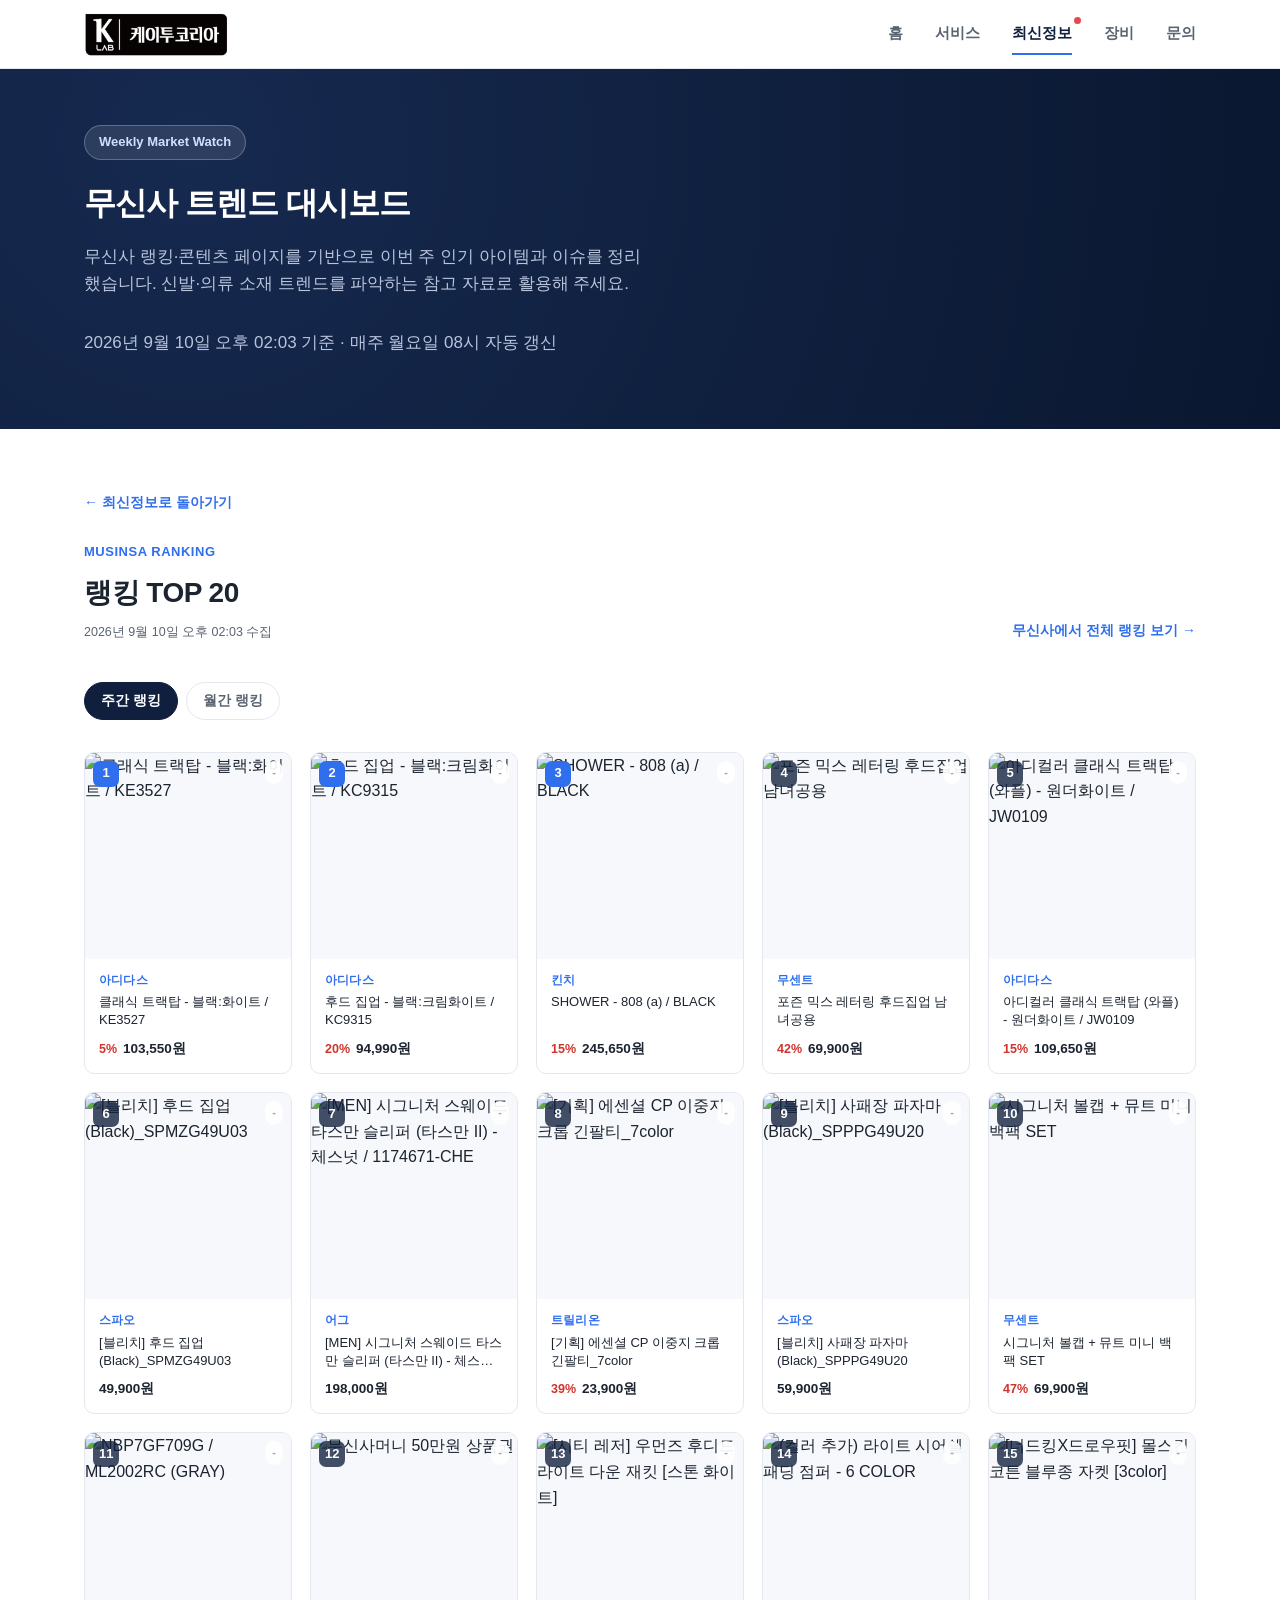
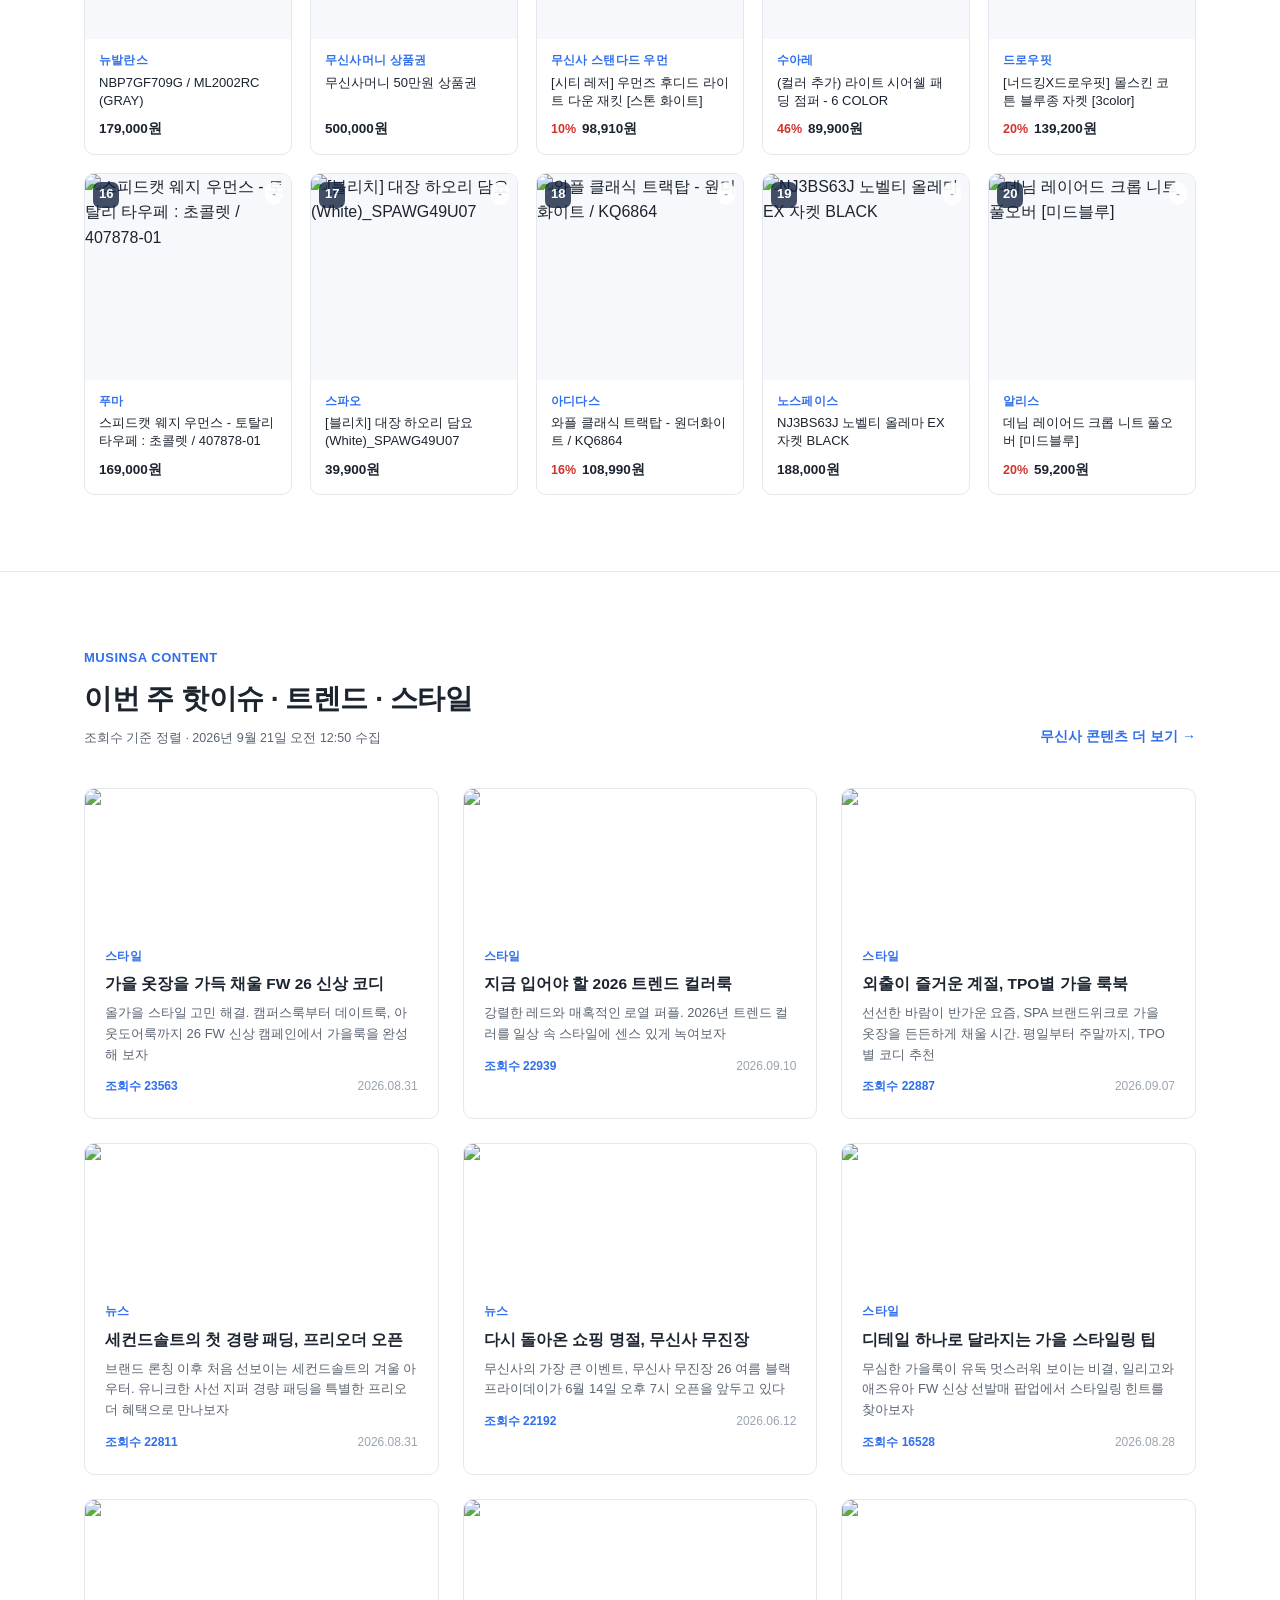
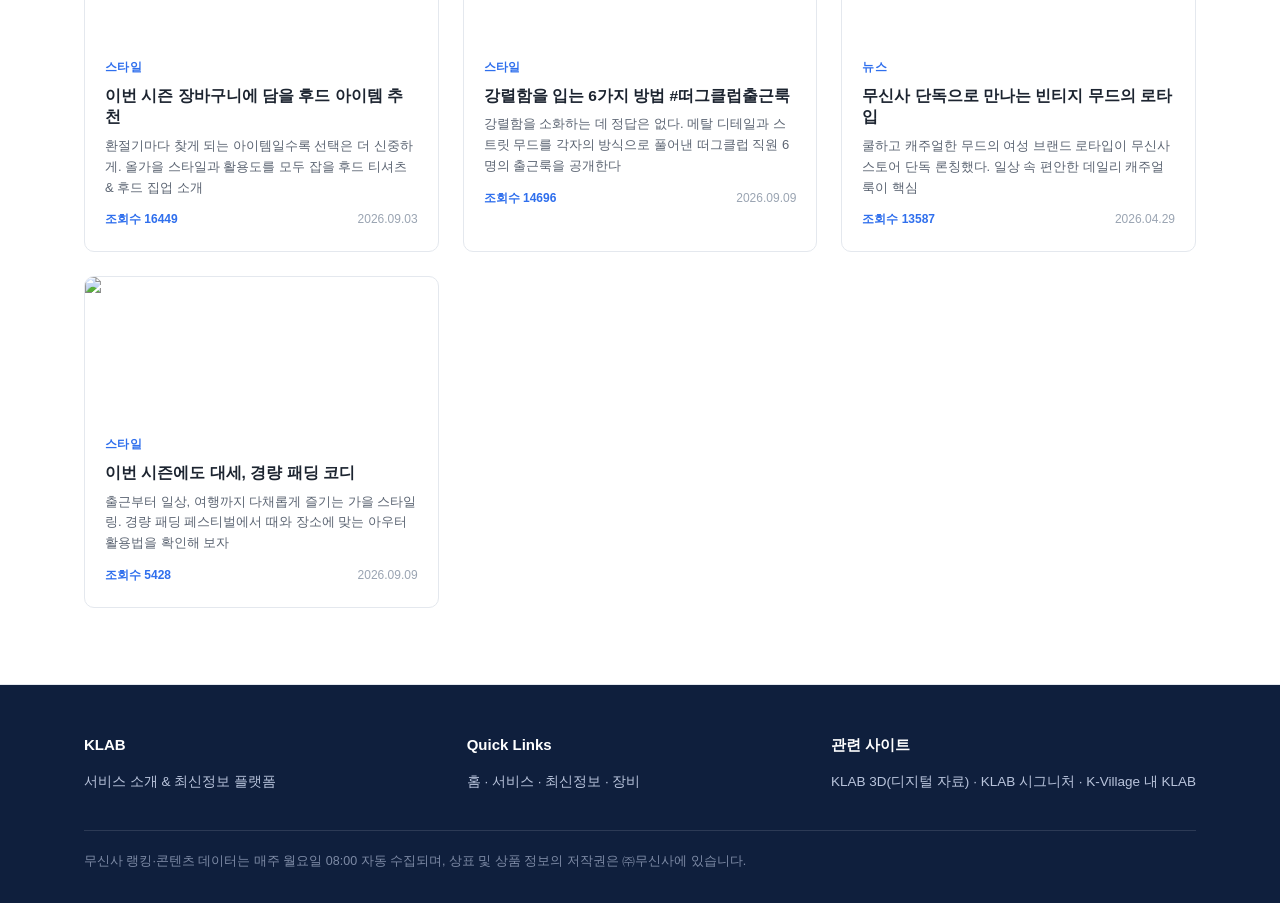
==== commit bea58eee: "reorganize nav: fold 트렌드 and 신규 신발 브랜드 into 최신정보 - Remove 트렌드/신규 신발 브랜드 from the top nav (was duplic" ====
--- a/dashboard.html
+++ b/dashboard.html
@@ -17,9 +17,7 @@
     <nav class="main-nav">
       <a href="index.html">홈</a>
       <a href="services.html">서비스</a>
-      <a href="news.html">최신정보</a>
-      <a href="dashboard.html" class="active">트렌드</a>
-      <a href="https://klab-shoe-research.pages.dev/" target="_blank" rel="noopener">신규 신발 브랜드</a>
+      <a href="news.html" class="active">최신정보</a>
       <a href="infra.html">장비</a>
       <a href="#" class="js-contact">문의</a>
     </nav>
@@ -37,6 +35,7 @@
 
 <section class="block" id="ranking-section">
   <div class="wrap">
+    <p style="margin:-16px 0 28px;"><a href="news.html" style="color:var(--color-accent);font-weight:700;font-size:14px;">← 최신정보로 돌아가기</a></p>
     <div class="block-head">
       <div>
         <span class="tag">Musinsa Ranking</span>
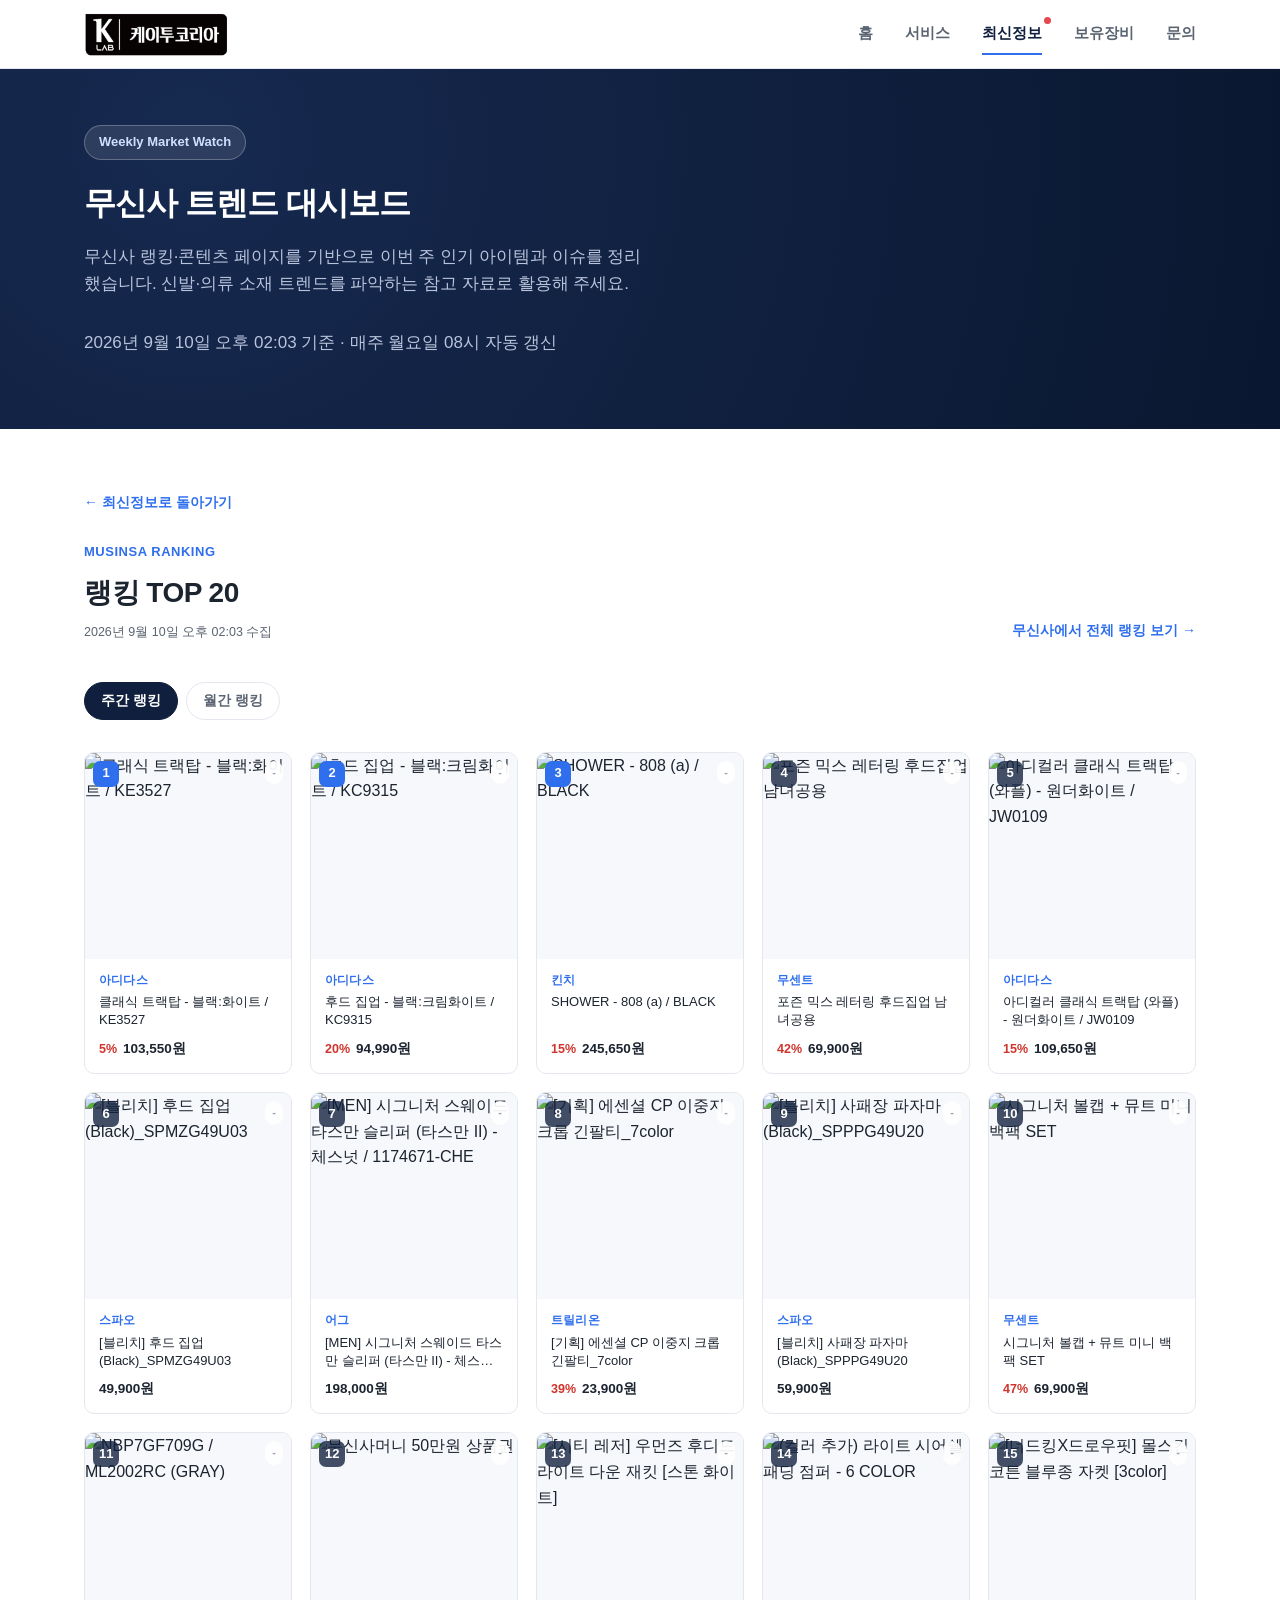
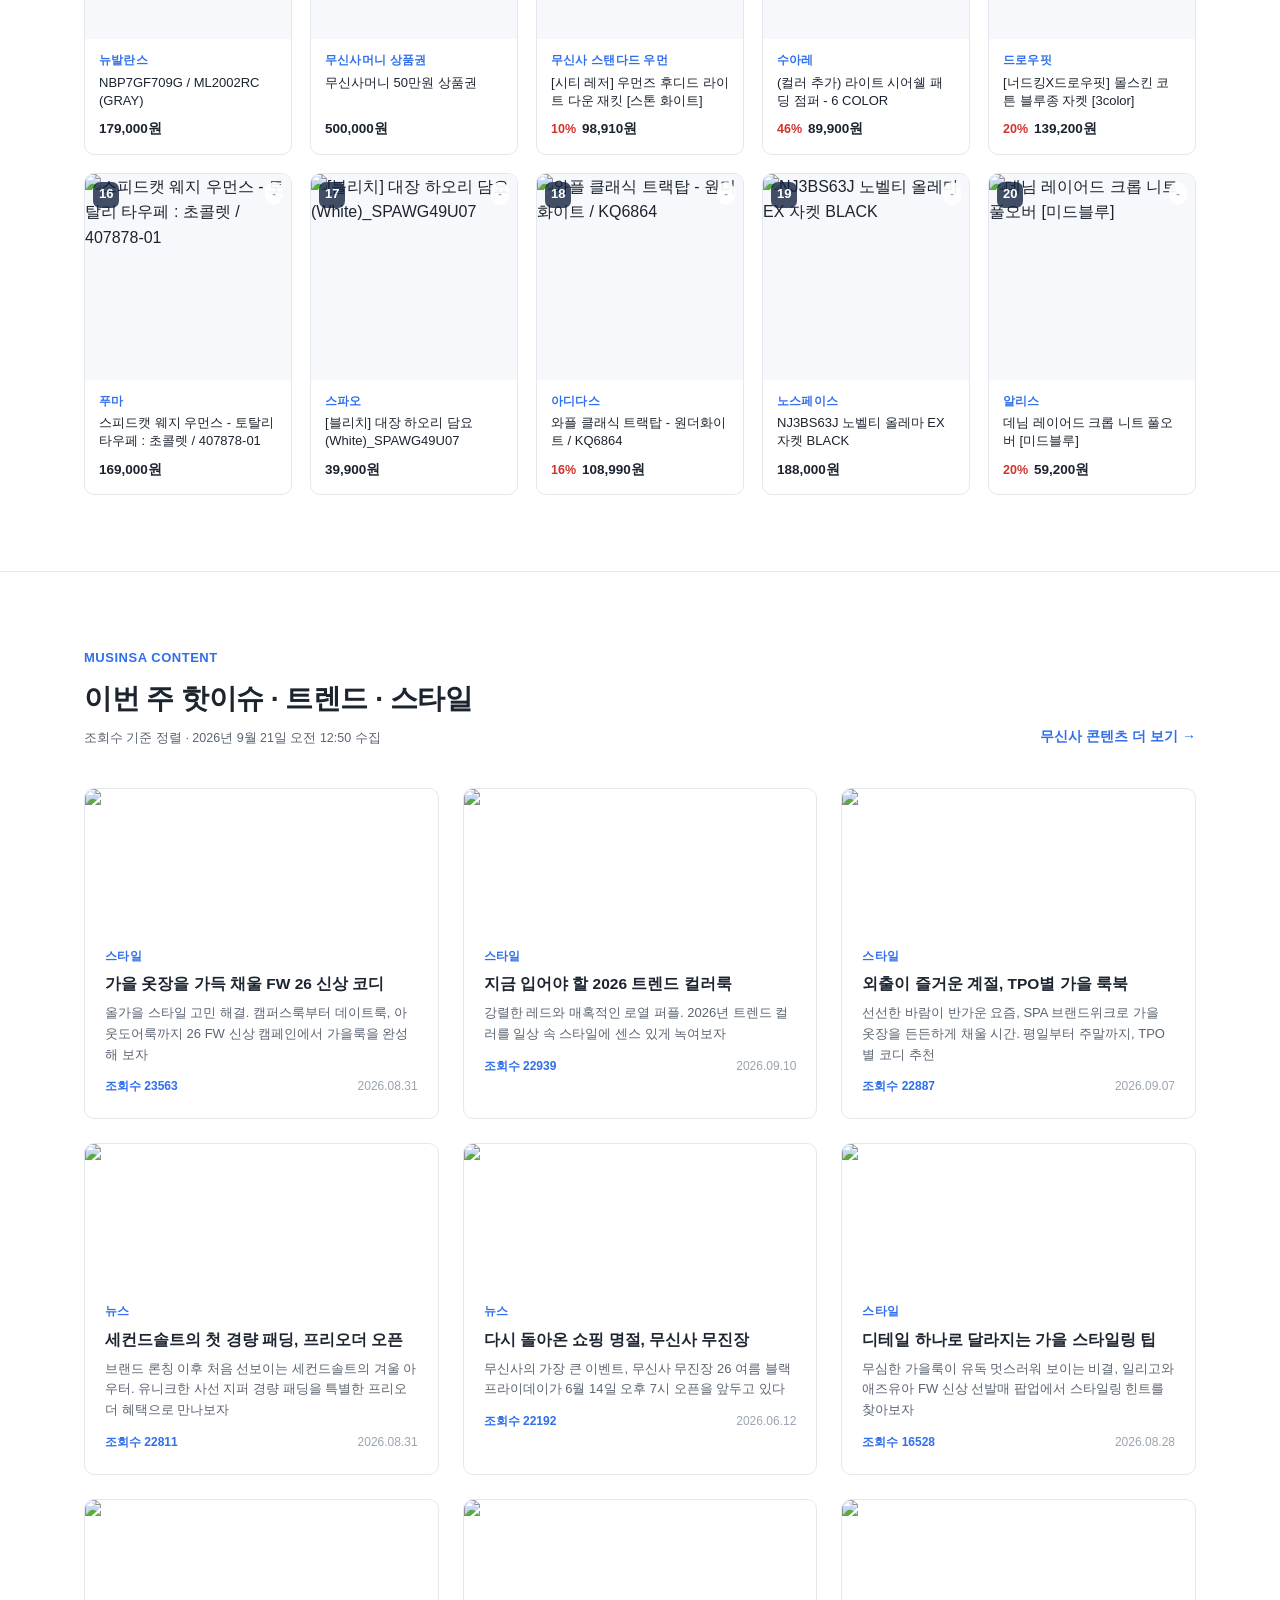
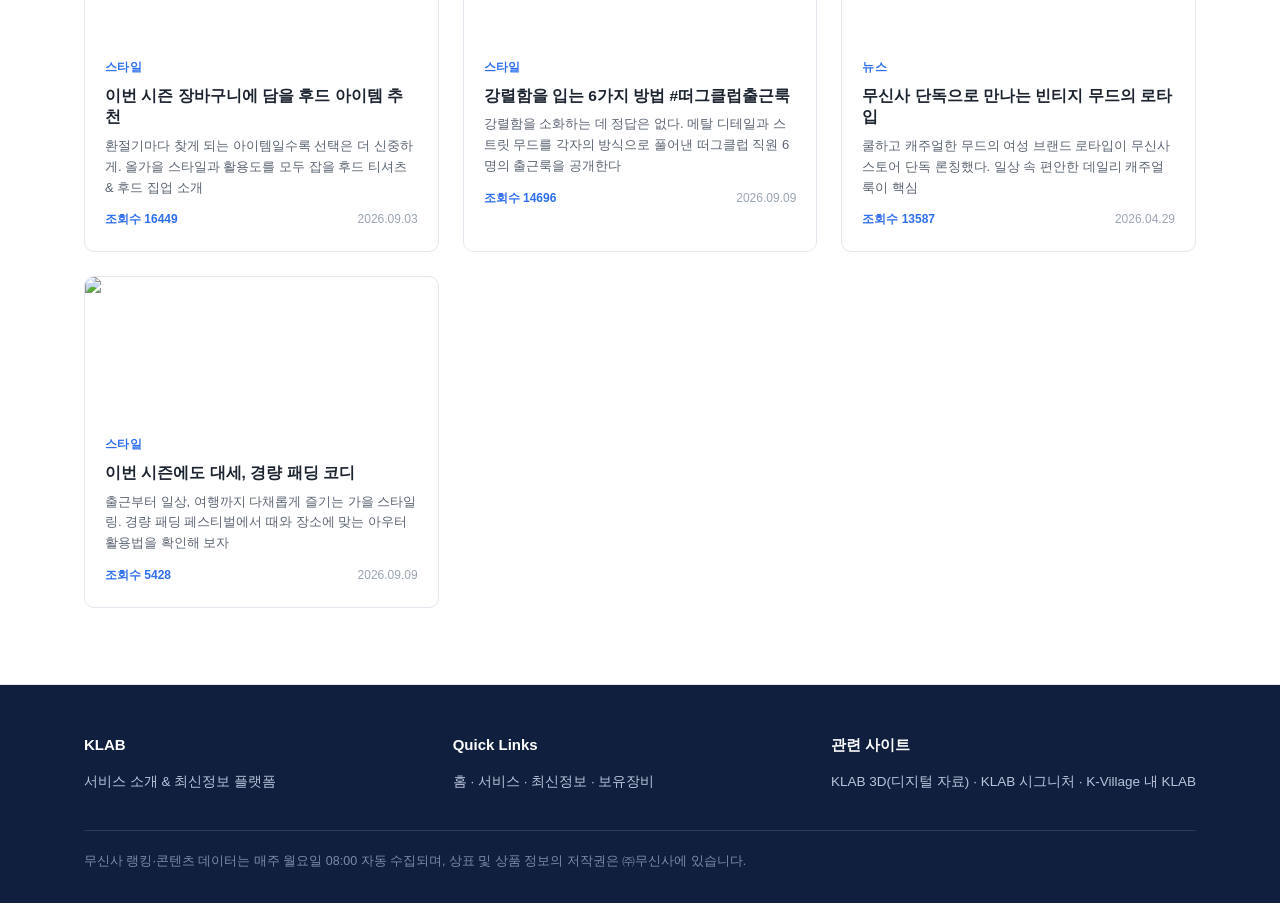
==== commit 5c3572d8: "copy: rename 장비 label to 보유장비 site-wide (nav, footer, titles)" ====
--- a/dashboard.html
+++ b/dashboard.html
@@ -18,7 +18,7 @@
       <a href="index.html">홈</a>
       <a href="services.html">서비스</a>
       <a href="news.html" class="active">최신정보</a>
-      <a href="infra.html">장비</a>
+      <a href="infra.html">보유장비</a>
       <a href="#" class="js-contact">문의</a>
     </nav>
   </div>
@@ -81,7 +81,7 @@
       </div>
       <div>
         <h5>Quick Links</h5>
-        <p><a href="index.html">홈</a> · <a href="services.html">서비스</a> · <a href="news.html">최신정보</a> · <a href="infra.html">장비</a></p>
+        <p><a href="index.html">홈</a> · <a href="services.html">서비스</a> · <a href="news.html">최신정보</a> · <a href="infra.html">보유장비</a></p>
       </div>
       <div>
         <h5>관련 사이트</h5>
@@ -102,6 +102,14 @@
       <div class="contact-name">이정호 이사</div>
       <a class="contact-email" href="mailto:leejh77@k2korea.co.kr">leejh77@k2korea.co.kr</a>
     </div>
+    <div class="contact-card">
+      <div class="contact-name">연구개발팀 최인권 팀장</div>
+      <a class="contact-email" href="mailto:gunmarion@k2korea.co.kr">gunmarion@k2korea.co.kr</a>
+    </div>
+    <div class="contact-card">
+      <div class="contact-name">연구평가팀 류재진 팀장</div>
+      <a class="contact-email" href="mailto:jjryue@k2korea.co.kr">jjryue@k2korea.co.kr</a>
+    </div>
   </div>
 </div>
 
--- a/css/style.css
+++ b/css/style.css
@@ -400,6 +400,7 @@
 }
 
 .filter-tabs button {
+  position: relative;
   border: 1px solid var(--color-border);
   background: #fff;
   padding: 9px 16px;
@@ -408,6 +409,17 @@
   font-weight: 600;
   color: var(--color-text-muted);
   cursor: pointer;
+}
+
+.tab-update-dot {
+  position: absolute;
+  top: -3px;
+  right: -3px;
+  width: 7px;
+  height: 7px;
+  border-radius: 50%;
+  background: #e5484d;
+  box-shadow: 0 0 0 2px #fff;
 }
 
 .filter-tabs button.active {
@@ -557,6 +569,10 @@
   max-width: 360px;
 }
 
+.contact-card + .contact-card {
+  margin-top: 10px;
+}
+
 .contact-name {
   font-size: 14.5px;
   font-weight: 700;
